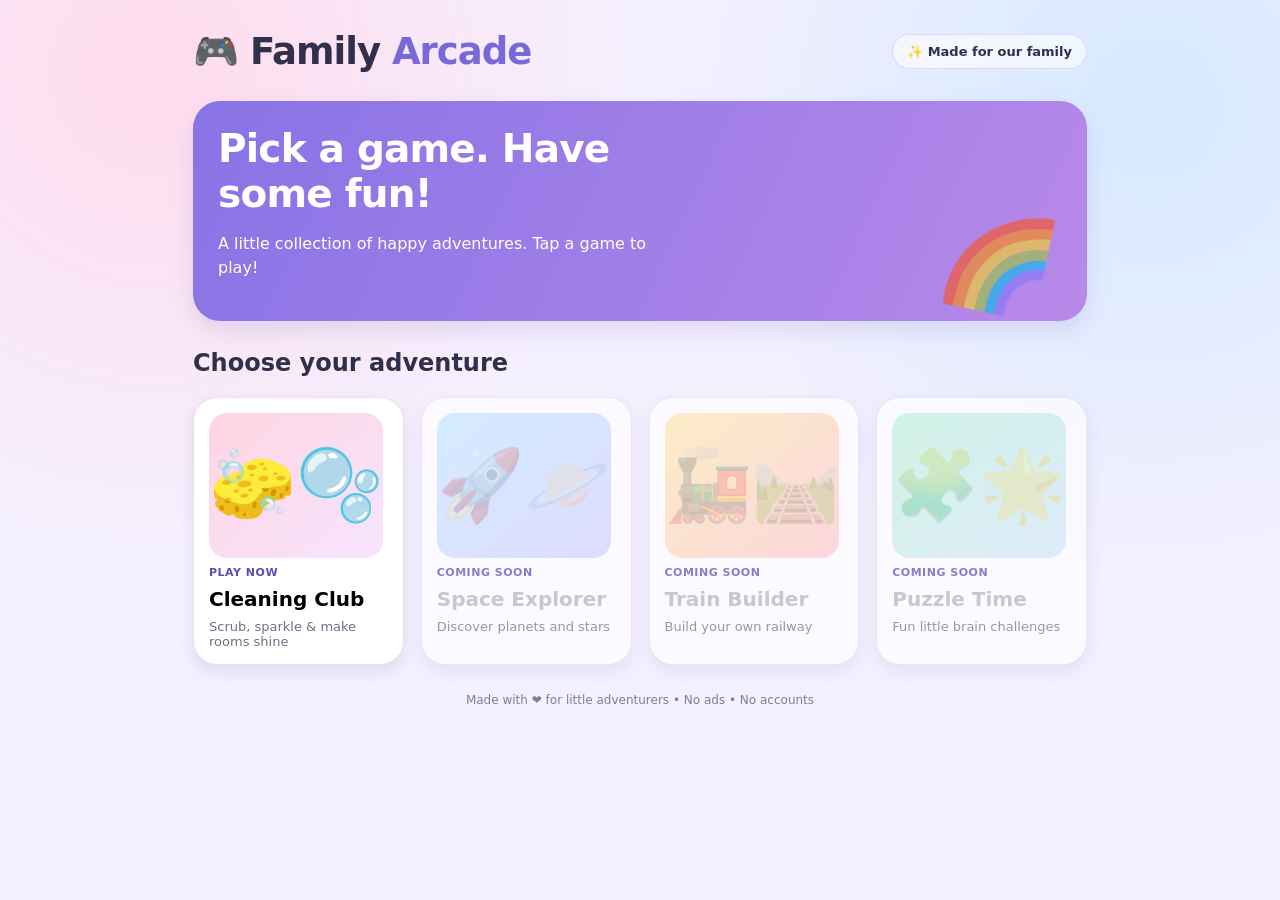
==== index.html @ 681af96b "Add files via upload" ====
<!doctype html>
<html lang="en"><head><meta charset="utf-8"><meta name="viewport" content="width=device-width, initial-scale=1, viewport-fit=cover"><meta name="theme-color" content="#7869d8"><meta name="apple-mobile-web-app-capable" content="yes"><meta name="apple-mobile-web-app-status-bar-style" content="default"><title>Family Game Arcade</title><style>
:root{font-family:ui-rounded,system-ui,-apple-system,BlinkMacSystemFont,"Segoe UI",sans-serif;color:#30304d;background:#f5f0ff}*{box-sizing:border-box}body{margin:0;min-height:100svh;background:radial-gradient(circle at 12% 8%,#ffdbec 0,transparent 34%),radial-gradient(circle at 90% 12%,#d5e9ff 0,transparent 35%),#f5f0ff}button{font:inherit;cursor:pointer;touch-action:manipulation}button:focus-visible{outline:3px solid #4835b5;outline-offset:3px}.wrap{max-width:930px;margin:auto;padding:22px 18px 60px}header{display:flex;justify-content:space-between;align-items:center;gap:12px}.logo{font-size:clamp(25px,6vw,37px);font-weight:900;letter-spacing:-1px}.logo span{color:#7869d8}.pill{border:1px solid #dfd5f7;border-radius:100px;padding:9px 14px;background:#fff9;font-weight:700;font-size:13px}h1{font-size:clamp(25px,5vw,39px);margin:27px 0 8px;letter-spacing:-.8px}p{line-height:1.5;color:#6c6683}.hero{background:linear-gradient(115deg,#8873e6,#b889e9);border-radius:27px;padding:25px;color:white;margin:28px 0;position:relative;overflow:hidden;box-shadow:0 10px 22px #746ac02b}.hero h1{margin:0;color:white;max-width:500px}.hero p{color:#fffefb;max-width:470px}.hero .symbol{position:absolute;right:30px;bottom:4px;font-size:94px;opacity:.6;transform:rotate(12deg)}.grid{display:grid;grid-template-columns:repeat(2,minmax(0,1fr));gap:17px}.tile{background:white;border:1px solid #e8e1f1;border-radius:24px;text-align:left;padding:15px;box-shadow:0 7px 15px #514a8820;display:flex;flex-direction:column;gap:8px;min-height:230px;transition:transform .12s}.tile:not(:disabled):active{transform:scale(.98)}.tile:disabled{cursor:default;opacity:.7}.art{height:125px;border-radius:18px;display:grid;place-items:center;font-size:70px;position:relative;overflow:hidden}.pink{background:linear-gradient(140deg,#ffd5e1,#f6e4ff)}.blue{background:linear-gradient(140deg,#c6eaff,#d5d4ff)}.yellow{background:linear-gradient(140deg,#ffebaf,#ffcdcd)}.mint{background:linear-gradient(140deg,#c4f4db,#d6eafa)}.tile strong{font-size:20px}.tile small{color:#746e85;font-size:13px}.tag{font-size:11px;font-weight:900;letter-spacing:.5px;color:#5e4cae;text-transform:uppercase}.footer{margin-top:28px;text-align:center;font-size:12px;color:#837a9b}.hidden{display:none!important}.topbar{display:flex;justify-content:space-between;align-items:center;gap:10px;margin:17px 0 15px}.back,.sound{background:#fff;border:1px solid #e2d8f0;border-radius:14px;padding:11px 15px;color:#534494;font-weight:800}.level-heading{margin:12px 0 7px}.game-instructions{margin:0 0 15px}.panel{background:white;border:1px solid #eae0f2;border-radius:25px;padding:15px;box-shadow:0 8px 22px #55438c22}.stats{display:flex;justify-content:space-between;align-items:center;gap:10px;margin-bottom:12px;font-weight:800;font-size:14px}.meter{height:13px;border-radius:100px;background:#efeafb;overflow:hidden;flex:1;max-width:240px}.fill{width:0%;height:100%;background:linear-gradient(90deg,#8bdac2,#7b79e4);border-radius:100px;transition:width .2s}.scene{position:relative;width:100%;aspect-ratio:4/3;max-height:530px;border-radius:18px;overflow:hidden;touch-action:none;user-select:none;-webkit-user-select:none;border:3px solid #e1d9f0;isolation:isolate}.room-bath{background:linear-gradient(#dbf5fe 0 67%,#a9d5de 67%)}.room-bedroom{background:linear-gradient(#ffecdc 0 68%,#d6b6a8 68%)}.room-kitchen{background:linear-gradient(#e7f4e3 0 68%,#b6d2b7 68%)}.scene::before{content:"";position:absolute;inset:0;background:repeating-linear-gradient(90deg,transparent 0 23%,#ffffff4d 23.3% 23.7%,transparent 24% 25%);opacity:.55;pointer-events:none}.window{position:absolute;left:8%;top:10%;width:26%;height:32%;border:10px solid #fff;border-radius:14px;background:linear-gradient(145deg,#9bd7ff,#edfaff);box-shadow:0 5px 0 #a2bbce}.window::before{content:"";position:absolute;inset:42% 0 auto;border-top:7px solid white}.window::after{content:"";position:absolute;left:45%;top:0;bottom:0;border-left:7px solid white}.fixture{position:absolute;left:18%;bottom:10%;width:65%;height:42%;background:linear-gradient(#fff,#e4ddec);border:8px solid #fff;border-radius:28px 28px 52px 52px;box-shadow:0 16px 0 #8da9ba;display:grid;place-items:center;font-size:clamp(54px,13vw,105px)}.fixture::before{content:"";position:absolute;top:-32px;left:42%;border:10px solid #aeb9d0;border-bottom:0;border-radius:20px 20px 0 0;width:20px;height:25px}.room-bedroom .fixture{background:linear-gradient(#fff2fe,#c8b6f5);border-color:#f9f6ff;box-shadow:0 16px 0 #a594bc}.room-kitchen .fixture{background:linear-gradient(#fdfdfd,#dee6e4);border-color:#fff;box-shadow:0 16px 0 #8bb49d}.dirt{position:absolute;display:grid;place-items:center;border:0;background:#9d777b88;color:#6a4c51;border-radius:50% 40% 57% 38%;font-size:clamp(19px,5vw,37px);transform:translate(-50%,-50%) rotate(var(--rot));width:var(--size);height:var(--size);opacity:var(--opacity,1);filter:drop-shadow(1px 3px 2px #553d4430);touch-action:none;user-select:none;pointer-events:auto}.dirt:nth-of-type(2n){background:#9a936c9c}.dirt:nth-of-type(3n){background:#7b91ad9e}.spark{position:absolute;font-size:27px;pointer-events:none;animation:float .7s ease-out forwards;z-index:10}@keyframes float{to{transform:translateY(-48px) scale(1.45);opacity:0}}.tools{display:flex;justify-content:center;gap:12px;align-items:center;margin-top:15px;flex-wrap:wrap}.tool{border:2px solid #e4d8fb;border-radius:18px;background:#faf7ff;padding:11px 18px;font-weight:800;color:#493b7c}.tool.active{background:#e6dcff;border-color:#8970e4}.tip{font-size:13px;color:#7a718a;text-align:center;margin-top:10px}.finish{position:absolute;inset:0;background:#ffffffeb;z-index:20;display:flex;align-items:center;justify-content:center;flex-direction:column;text-align:center;padding:20px}.finish h2{font-size:clamp(25px,5vw,40px);margin:5px}.finish p{margin:5px 0 20px}.primary{background:#7a68dd;border:0;border-radius:16px;color:white;font-weight:900;font-size:16px;padding:15px 25px;box-shadow:0 6px 0 #5b4baf}.primary:active{transform:translateY(3px);box-shadow:0 3px 0 #5b4baf}.confetti{font-size:58px}.reset{border:0;background:transparent;color:#6b5cba;text-decoration:underline;padding:10px;font-weight:700;margin-top:10px}.help{max-width:700px;margin:25px auto 0;font-size:13px}.help summary{cursor:pointer;font-weight:800;color:#54459d}@media(min-width:730px){.grid{grid-template-columns:repeat(4,1fr)}.art{height:145px}.tile{min-height:245px}.wrap{padding-top:30px}}@media(max-width:390px){.pill{display:none}.scene{aspect-ratio:3/4}.fixture{bottom:16%;height:37%}}
</style></head><body><main class="wrap">
<section id="home"><header><div class="logo">🎮 Family <span>Arcade</span></div><div class="pill">✨ Made for our family</div></header><div class="hero"><h1>Pick a game. Have some fun!</h1><p>A little collection of happy adventures. Tap a game to play!</p><div class="symbol">🌈</div></div><h2>Choose your adventure</h2><div class="grid"><button class="tile" id="launchCleaning"><div class="art pink">🧽🫧</div><span class="tag">Play now</span><strong>Cleaning Club</strong><small>Scrub, sparkle & make rooms shine</small></button><button class="tile" disabled><div class="art blue">🚀🪐</div><span class="tag">Coming soon</span><strong>Space Explorer</strong><small>Discover planets and stars</small></button><button class="tile" disabled><div class="art yellow">🚂🛤️</div><span class="tag">Coming soon</span><strong>Train Builder</strong><small>Build your own railway</small></button><button class="tile" disabled><div class="art mint">🧩🌟</div><span class="tag">Coming soon</span><strong>Puzzle Time</strong><small>Fun little brain challenges</small></button></div><div class="footer">Made with ❤️ for little adventurers • No ads • No accounts</div></section>
<section id="game" class="hidden"><div class="topbar"><button class="back" id="back">← Arcade</button><div class="pill">🧽 Cleaning Club</div><button class="sound" id="sound" aria-label="Toggle sounds">🔊 On</button></div><h1 class="level-heading" id="levelTitle">Bubble Bath Rescue</h1><p class="game-instructions">Rub your finger over the messy spots until everything sparkles!</p><div class="panel"><div class="stats"><span id="progressLabel">✨ 0% clean</span><div class="meter" role="progressbar" aria-valuemin="0" aria-valuemax="100" aria-valuenow="0" id="meter"><div class="fill" id="fill"></div></div><span id="roomLabel">Room 1 of 3</span></div><div class="scene room-bath" id="scene" aria-label="Interactive cleaning room"><div class="window"></div><div class="fixture" id="fixture">🛁</div><div class="finish hidden" id="finish"><div class="confetti">🎉🫧✨</div><h2 id="finishTitle">Sparkling clean!</h2><p id="finishMessage">Amazing scrubbing!</p><button class="primary" id="next">Next room →</button><button class="reset" id="again">Clean this room again</button></div></div><div class="tools"><button class="tool active" id="sponge">🧽 Sponge</button><button class="tool" id="bubbles">🫧 Bubble brush</button></div><div class="tip" id="tip">Tip: Drag your finger across the dirt, or tap it several times.</div></div><details class="help"><summary>Parent info & privacy</summary><p>Everything runs in your browser. This starter game uses no analytics, ads, accounts, or external assets. Your unlocked room progress is stored only on this device. Audio starts only after interaction and can be turned off. For a public GitHub Pages deployment, do not add children's names or private photos to the source code.</p></details></section>
</main><script>
(()=>{'use strict';const $=id=>document.getElementById(id);const rooms=[{title:'Bubble Bath Rescue',className:'room-bath',emoji:'🛁',message:'The bathroom looks amazing!'},{title:'Cosy Bedroom Makeover',className:'room-bedroom',emoji:'🛏️',message:'What a cosy, spotless bedroom!'},{title:'Kitchen Sparkle Party',className:'room-kitchen',emoji:'🍽️',message:'You made the kitchen shine!'}];const state={room:0,tool:'sponge',sound:true,spots:[],drawing:false,playing:false};const scene=$('scene');let audio;function beep(freq=650){if(!state.sound)return;try{audio=audio||new (window.AudioContext||window.webkitAudioContext)();const o=audio.createOscillator(),g=audio.createGain();o.type='sine';o.frequency.setValueAtTime(freq,audio.currentTime);o.frequency.exponentialRampToValueAtTime(freq*1.2,audio.currentTime+.08);g.gain.setValueAtTime(.035,audio.currentTime);g.gain.exponentialRampToValueAtTime(.001,audio.currentTime+.12);o.connect(g);g.connect(audio.destination);o.start();o.stop(audio.currentTime+.13)}catch(e){}}function showGame(){state.playing=true;$('home').classList.add('hidden');$('game').classList.remove('hidden');loadRoom();window.scrollTo(0,0)}function back(){state.playing=false;$('game').classList.add('hidden');$('home').classList.remove('hidden');window.scrollTo(0,0)}function loadRoom(){const r=rooms[state.room];$('levelTitle').textContent=r.title;$('roomLabel').textContent=`Room ${state.room+1} of ${rooms.length}`;scene.className='scene '+r.className;$('fixture').textContent=r.emoji;$('finish').classList.add('hidden');scene.querySelectorAll('.dirt,.spark').forEach(n=>n.remove());state.spots=[];const coords=[[44,33],[64,23],[77,43],[24,51],[49,56],[68,70],[31,75],[85,81],[52,88],[17,25],[88,18],[13,85]];const symbols=['✦','●','✳','•'];coords.forEach(([x,y],i)=>{const el=document.createElement('div');el.className='dirt';el.style.left=x+'%';el.style.top=y+'%';el.style.setProperty('--rot',((i*37)%90-45)+'deg');el.style.setProperty('--size',`${35+(i*17)%30}px`);el.textContent=symbols[i%4];el.dataset.index=i;scene.appendChild(el);state.spots.push({element:el,health:3})});update()}
function update(){const total=state.spots.length*3;const left=state.spots.reduce((sum,s)=>sum+s.health,0);const pct=Math.round(100*(total-left)/total);$('fill').style.width=pct+'%';$('progressLabel').textContent=`✨ ${pct}% clean`;$('meter').setAttribute('aria-valuenow',pct);if(pct===100){$('finish').classList.remove('hidden');$('finishTitle').textContent=state.room===rooms.length-1?'Super cleaning champion!':'Sparkling clean!';$('finishMessage').textContent=rooms[state.room].message;$('next').textContent=state.room===rooms.length-1?'Play all rooms again ↻':'Next room →';try{localStorage.setItem('familyArcadeCleaningCompleted','true')}catch(e){}beep(880)}}function sparkle(x,y){const el=document.createElement('div');el.className='spark';el.textContent=state.tool==='bubbles'?'🫧':'✨';el.style.left=x+'px';el.style.top=y+'px';scene.appendChild(el);setTimeout(()=>el.remove(),700)}function scrub(clientX,clientY){if($('finish').classList.contains('hidden')===false)return;const rect=scene.getBoundingClientRect();const x=clientX-rect.left,y=clientY-rect.top;let changed=false;for(const spot of state.spots){if(spot.health<=0)continue;const b=spot.element.getBoundingClientRect();const cx=b.left+b.width/2-rect.left,cy=b.top+b.height/2-rect.top;if(Math.hypot(x-cx,y-cy)<Math.max(b.width,b.height)*.8){spot.health--;spot.element.style.setProperty('--opacity',Math.max(0,spot.health/3));if(spot.health===0){spot.element.style.pointerEvents='none';spot.element.style.display='none';sparkle(cx,cy);beep(450+Math.random()*350)}changed=true}}if(changed)update()}
let last=0;scene.addEventListener('pointerdown',e=>{if(e.target.closest('button'))return;state.drawing=true;try{scene.setPointerCapture(e.pointerId)}catch(_){}scrub(e.clientX,e.clientY)});scene.addEventListener('pointermove',e=>{if(!state.drawing)return;const now=performance.now();if(now-last>35){scrub(e.clientX,e.clientY);last=now}});for(const evt of ['pointerup','pointercancel','lostpointercapture'])scene.addEventListener(evt,()=>state.drawing=false);$('launchCleaning').addEventListener('click',showGame);$('back').addEventListener('click',back);$('next').addEventListener('click',()=>{state.room=(state.room+1)%rooms.length;loadRoom()});$('again').addEventListener('click',loadRoom);for(const t of ['sponge','bubbles'])$(t).addEventListener('click',()=>{state.tool=t;for(const v of ['sponge','bubbles'])$(v).classList.toggle('active',v===t);$('tip').textContent=t==='sponge'?'Tip: Drag your finger across the dirt, or tap it several times.':'Bubble brush selected! Swipe the messy spots to clean.'});$('sound').addEventListener('click',()=>{state.sound=!state.sound;$('sound').textContent=state.sound?'🔊 On':'🔇 Off'});})();
</script></body></html>
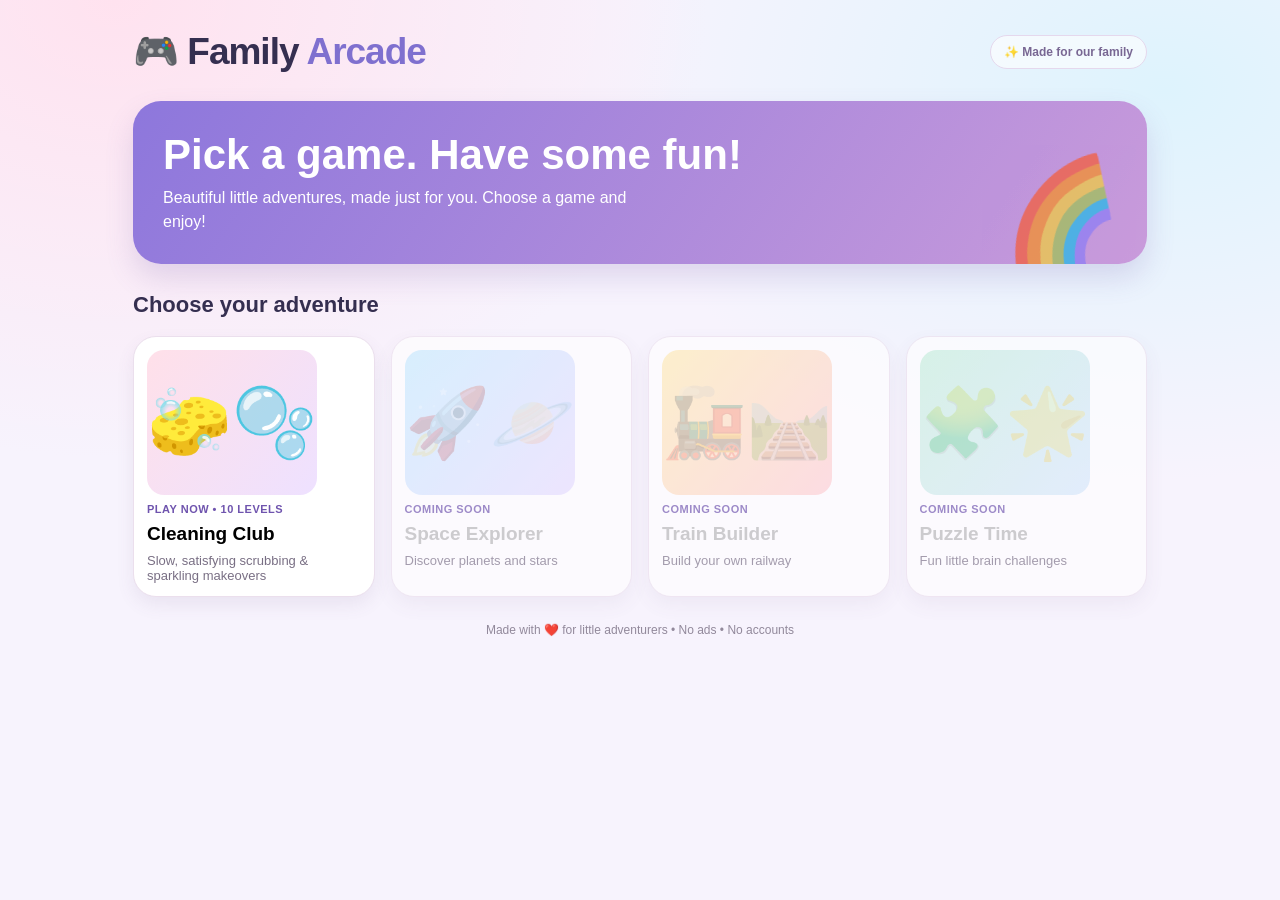
==== commit 76a59d87: "Add files via upload" ====
--- a/index.html
+++ b/index.html
@@ -1,11 +1,143 @@
 <!doctype html>
-<html lang="en"><head><meta charset="utf-8"><meta name="viewport" content="width=device-width, initial-scale=1, viewport-fit=cover"><meta name="theme-color" content="#7869d8"><meta name="apple-mobile-web-app-capable" content="yes"><meta name="apple-mobile-web-app-status-bar-style" content="default"><title>Family Game Arcade</title><style>
-:root{font-family:ui-rounded,system-ui,-apple-system,BlinkMacSystemFont,"Segoe UI",sans-serif;color:#30304d;background:#f5f0ff}*{box-sizing:border-box}body{margin:0;min-height:100svh;background:radial-gradient(circle at 12% 8%,#ffdbec 0,transparent 34%),radial-gradient(circle at 90% 12%,#d5e9ff 0,transparent 35%),#f5f0ff}button{font:inherit;cursor:pointer;touch-action:manipulation}button:focus-visible{outline:3px solid #4835b5;outline-offset:3px}.wrap{max-width:930px;margin:auto;padding:22px 18px 60px}header{display:flex;justify-content:space-between;align-items:center;gap:12px}.logo{font-size:clamp(25px,6vw,37px);font-weight:900;letter-spacing:-1px}.logo span{color:#7869d8}.pill{border:1px solid #dfd5f7;border-radius:100px;padding:9px 14px;background:#fff9;font-weight:700;font-size:13px}h1{font-size:clamp(25px,5vw,39px);margin:27px 0 8px;letter-spacing:-.8px}p{line-height:1.5;color:#6c6683}.hero{background:linear-gradient(115deg,#8873e6,#b889e9);border-radius:27px;padding:25px;color:white;margin:28px 0;position:relative;overflow:hidden;box-shadow:0 10px 22px #746ac02b}.hero h1{margin:0;color:white;max-width:500px}.hero p{color:#fffefb;max-width:470px}.hero .symbol{position:absolute;right:30px;bottom:4px;font-size:94px;opacity:.6;transform:rotate(12deg)}.grid{display:grid;grid-template-columns:repeat(2,minmax(0,1fr));gap:17px}.tile{background:white;border:1px solid #e8e1f1;border-radius:24px;text-align:left;padding:15px;box-shadow:0 7px 15px #514a8820;display:flex;flex-direction:column;gap:8px;min-height:230px;transition:transform .12s}.tile:not(:disabled):active{transform:scale(.98)}.tile:disabled{cursor:default;opacity:.7}.art{height:125px;border-radius:18px;display:grid;place-items:center;font-size:70px;position:relative;overflow:hidden}.pink{background:linear-gradient(140deg,#ffd5e1,#f6e4ff)}.blue{background:linear-gradient(140deg,#c6eaff,#d5d4ff)}.yellow{background:linear-gradient(140deg,#ffebaf,#ffcdcd)}.mint{background:linear-gradient(140deg,#c4f4db,#d6eafa)}.tile strong{font-size:20px}.tile small{color:#746e85;font-size:13px}.tag{font-size:11px;font-weight:900;letter-spacing:.5px;color:#5e4cae;text-transform:uppercase}.footer{margin-top:28px;text-align:center;font-size:12px;color:#837a9b}.hidden{display:none!important}.topbar{display:flex;justify-content:space-between;align-items:center;gap:10px;margin:17px 0 15px}.back,.sound{background:#fff;border:1px solid #e2d8f0;border-radius:14px;padding:11px 15px;color:#534494;font-weight:800}.level-heading{margin:12px 0 7px}.game-instructions{margin:0 0 15px}.panel{background:white;border:1px solid #eae0f2;border-radius:25px;padding:15px;box-shadow:0 8px 22px #55438c22}.stats{display:flex;justify-content:space-between;align-items:center;gap:10px;margin-bottom:12px;font-weight:800;font-size:14px}.meter{height:13px;border-radius:100px;background:#efeafb;overflow:hidden;flex:1;max-width:240px}.fill{width:0%;height:100%;background:linear-gradient(90deg,#8bdac2,#7b79e4);border-radius:100px;transition:width .2s}.scene{position:relative;width:100%;aspect-ratio:4/3;max-height:530px;border-radius:18px;overflow:hidden;touch-action:none;user-select:none;-webkit-user-select:none;border:3px solid #e1d9f0;isolation:isolate}.room-bath{background:linear-gradient(#dbf5fe 0 67%,#a9d5de 67%)}.room-bedroom{background:linear-gradient(#ffecdc 0 68%,#d6b6a8 68%)}.room-kitchen{background:linear-gradient(#e7f4e3 0 68%,#b6d2b7 68%)}.scene::before{content:"";position:absolute;inset:0;background:repeating-linear-gradient(90deg,transparent 0 23%,#ffffff4d 23.3% 23.7%,transparent 24% 25%);opacity:.55;pointer-events:none}.window{position:absolute;left:8%;top:10%;width:26%;height:32%;border:10px solid #fff;border-radius:14px;background:linear-gradient(145deg,#9bd7ff,#edfaff);box-shadow:0 5px 0 #a2bbce}.window::before{content:"";position:absolute;inset:42% 0 auto;border-top:7px solid white}.window::after{content:"";position:absolute;left:45%;top:0;bottom:0;border-left:7px solid white}.fixture{position:absolute;left:18%;bottom:10%;width:65%;height:42%;background:linear-gradient(#fff,#e4ddec);border:8px solid #fff;border-radius:28px 28px 52px 52px;box-shadow:0 16px 0 #8da9ba;display:grid;place-items:center;font-size:clamp(54px,13vw,105px)}.fixture::before{content:"";position:absolute;top:-32px;left:42%;border:10px solid #aeb9d0;border-bottom:0;border-radius:20px 20px 0 0;width:20px;height:25px}.room-bedroom .fixture{background:linear-gradient(#fff2fe,#c8b6f5);border-color:#f9f6ff;box-shadow:0 16px 0 #a594bc}.room-kitchen .fixture{background:linear-gradient(#fdfdfd,#dee6e4);border-color:#fff;box-shadow:0 16px 0 #8bb49d}.dirt{position:absolute;display:grid;place-items:center;border:0;background:#9d777b88;color:#6a4c51;border-radius:50% 40% 57% 38%;font-size:clamp(19px,5vw,37px);transform:translate(-50%,-50%) rotate(var(--rot));width:var(--size);height:var(--size);opacity:var(--opacity,1);filter:drop-shadow(1px 3px 2px #553d4430);touch-action:none;user-select:none;pointer-events:auto}.dirt:nth-of-type(2n){background:#9a936c9c}.dirt:nth-of-type(3n){background:#7b91ad9e}.spark{position:absolute;font-size:27px;pointer-events:none;animation:float .7s ease-out forwards;z-index:10}@keyframes float{to{transform:translateY(-48px) scale(1.45);opacity:0}}.tools{display:flex;justify-content:center;gap:12px;align-items:center;margin-top:15px;flex-wrap:wrap}.tool{border:2px solid #e4d8fb;border-radius:18px;background:#faf7ff;padding:11px 18px;font-weight:800;color:#493b7c}.tool.active{background:#e6dcff;border-color:#8970e4}.tip{font-size:13px;color:#7a718a;text-align:center;margin-top:10px}.finish{position:absolute;inset:0;background:#ffffffeb;z-index:20;display:flex;align-items:center;justify-content:center;flex-direction:column;text-align:center;padding:20px}.finish h2{font-size:clamp(25px,5vw,40px);margin:5px}.finish p{margin:5px 0 20px}.primary{background:#7a68dd;border:0;border-radius:16px;color:white;font-weight:900;font-size:16px;padding:15px 25px;box-shadow:0 6px 0 #5b4baf}.primary:active{transform:translateY(3px);box-shadow:0 3px 0 #5b4baf}.confetti{font-size:58px}.reset{border:0;background:transparent;color:#6b5cba;text-decoration:underline;padding:10px;font-weight:700;margin-top:10px}.help{max-width:700px;margin:25px auto 0;font-size:13px}.help summary{cursor:pointer;font-weight:800;color:#54459d}@media(min-width:730px){.grid{grid-template-columns:repeat(4,1fr)}.art{height:145px}.tile{min-height:245px}.wrap{padding-top:30px}}@media(max-width:390px){.pill{display:none}.scene{aspect-ratio:3/4}.fixture{bottom:16%;height:37%}}
+<html lang="en"><head><meta charset="utf-8"><meta name="viewport" content="width=device-width,initial-scale=1,viewport-fit=cover"><meta name="theme-color" content="#8272ce"><meta name="apple-mobile-web-app-capable" content="yes"><meta name="apple-mobile-web-app-status-bar-style" content="default"><title>Family Game Arcade — Cleaning Club</title>
+<style>
+:root{font-family:ui-rounded,-apple-system,BlinkMacSystemFont,"Segoe UI",sans-serif;color:#352f50;background:#f8f4fc;-webkit-tap-highlight-color:transparent}*{box-sizing:border-box}body{margin:0;min-height:100vh;background:radial-gradient(ellipse at 9% 0%,#ffe2ef 0,transparent 36%),radial-gradient(ellipse at 91% 10%,#def3fd 0,transparent 34%),#f7f3fd}button{font:inherit;cursor:pointer;touch-action:manipulation}button:focus-visible{outline:3px solid #6b60cb;outline-offset:3px}.wrap{max-width:1050px;margin:0 auto;padding:23px 18px 60px}.hidden{display:none!important}header,.topbar,.statusline,.stats{display:flex;justify-content:space-between;align-items:center;gap:12px}.logo{font-size:clamp(24px,5vw,37px);font-weight:900;letter-spacing:-1px}.logo span{color:#7f70cf}.pill{border:1px solid #e5d8ed;border-radius:99px;padding:9px 13px;background:#fff9;color:#786793;font-size:12px;font-weight:800}.hero{margin:28px 0;padding:30px;border-radius:28px;background:linear-gradient(125deg,#8d77dc,#c99bdb);color:#fff;position:relative;overflow:hidden;box-shadow:0 14px 28px #7660ae31}.hero h1{font-size:clamp(28px,6vw,42px);margin:0 0 7px;max-width:600px}.hero p{color:#fff;margin:0;max-width:500px;line-height:1.5}.hero .symbol{font-size:104px;position:absolute;right:23px;bottom:-17px;transform:rotate(-12deg);opacity:.6}h2{font-size:22px}.grid{display:grid;grid-template-columns:repeat(2,minmax(0,1fr));gap:16px}.tile{border:1px solid #ebdfed;border-radius:23px;background:#fff;text-align:left;padding:13px;display:flex;flex-direction:column;gap:8px;box-shadow:0 8px 18px #5f537a17}.tile:active:not(:disabled){transform:scale(.985)}.tile:disabled{opacity:.66}.art{height:135px;border-radius:17px;display:grid;place-items:center;font-size:68px}.pink{background:linear-gradient(130deg,#ffe0e9,#eee1ff)}.blue{background:linear-gradient(130deg,#c8edff,#e8deff)}.yellow{background:linear-gradient(130deg,#ffedb4,#ffd0d5)}.mint{background:linear-gradient(130deg,#c9f0dc,#d8e9fc)}.tag{font-weight:900;font-size:11px;color:#6f54ae;text-transform:uppercase;letter-spacing:.5px}.tile strong{font-size:19px}.tile small{font-size:13px;color:#796f84}.footer{margin:26px 0;font-size:12px;text-align:center;color:#92899b}
+.topbar{margin:2px 0 17px}.back,.sound{border:1px solid #e3d9ef;background:#fff;padding:10px 14px;color:#65559b;font-size:13px;font-weight:800;border-radius:14px}.back:hover,.sound:hover{background:#f5ecff}.game-heading{display:flex;justify-content:space-between;align-items:flex-end;gap:12px;flex-wrap:wrap}.eyebrow{text-transform:uppercase;font-size:11px;letter-spacing:1.6px;font-weight:900;color:#9070bd}.game-heading h1{font-size:clamp(25px,4.5vw,34px);margin:5px 0;letter-spacing:-.5px}.game-heading p{font-size:13px;color:#736a85;margin:0 0 12px;line-height:1.4}.leveltag{background:#eae4fc;border-radius:999px;color:#634ba0;font-weight:850;font-size:12px;padding:8px 12px;margin-bottom:12px}.level-list{display:flex;gap:7px;overflow-x:auto;scrollbar-width:thin;padding:4px 2px 13px}.level-list button{flex:0 0 38px;height:35px;border:1px solid #ded5ed;background:#fff;color:#756793;border-radius:10px;font-size:13px;font-weight:900}.level-list button.current{background:#8a77d6;color:white;border-color:#8a77d6;box-shadow:0 3px 9px #9077d54b}.level-list button:disabled{opacity:.37}.panel{background:#fff;border:1px solid #e9dfed;border-radius:24px;box-shadow:0 12px 28px #61517c1a;padding:12px}.stats{padding:3px 5px 12px;font-size:13px;font-weight:800}.meter{height:12px;flex:1;max-width:470px;border-radius:30px;background:#f0eaf7;overflow:hidden}.fill{height:100%;width:0;background:linear-gradient(90deg,#89d7bd,#aa96e5);border-radius:inherit;transition:width .22s}.time{font-variant-numeric:tabular-nums;color:#857a95}.scene{position:relative;aspect-ratio:960/620;border-radius:17px;overflow:hidden;border:3px solid #ece1f0;background:#e6e2f7;user-select:none;-webkit-user-select:none;touch-action:none;isolation:isolate}.scene svg,.scene canvas{position:absolute;width:100%;height:100%;inset:0;display:block}.scene svg{z-index:1}.scene #dirtCanvas{z-index:2;touch-action:none}.scene #fxCanvas{z-index:3;pointer-events:none}.scene .cursor{position:absolute;z-index:5;pointer-events:none;transform:translate(-50%,-50%);filter:drop-shadow(1px 4px 3px #4444);font-size:40px}.scene .cursor::after{content:"";position:absolute;width:18px;height:18px;border:2px solid #fff8;border-radius:50%;top:40%;left:45%;pointer-events:none}.finish{position:absolute;inset:0;background:#fffdf3ed;backdrop-filter:blur(6px);z-index:8;display:flex;align-items:center;justify-content:center;flex-direction:column;text-align:center;padding:24px}.finish .winner{font-size:57px;line-height:1.2}.finish .stars{color:#e7a936;font-size:39px;letter-spacing:5px}.finish h2{font-size:clamp(23px,5vw,35px);margin:9px 0 5px}.finish p{font-size:14px;color:#797087;max-width:420px}.primary{border:0;background:#8171d6;color:white;font-size:15px;font-weight:900;border-radius:14px;padding:14px 22px;box-shadow:0 5px 0 #6855ac;margin:11px 0 0}.primary:active{transform:translateY(3px);box-shadow:0 2px 0 #6855ac}.secondary{border:0;background:transparent;color:#705ba0;text-decoration:underline;margin-top:12px;font-weight:800;padding:8px}.tools{display:grid;grid-template-columns:repeat(3,minmax(0,1fr));gap:9px;margin:12px 0 6px}.tool{min-width:0;border:2px solid #e7deee;background:#fcfaff;border-radius:18px;padding:12px 8px;display:flex;flex-direction:column;align-items:center;gap:3px;color:#53456a;font-size:14px;font-weight:850}.tool .emoji{font-size:29px}.tool small{font-weight:500;font-size:11px;color:#897f99}.tool.active{background:#f0eaff;border-color:#927de1;box-shadow:0 0 0 2px #927de11c}.tool:active{transform:scale(.97)}.tip{text-align:center;color:#7c718c;font-size:13px;line-height:1.5;margin:11px 0 4px;min-height:20px}.legend{display:flex;justify-content:center;gap:12px;flex-wrap:wrap;color:#8f849b;font-size:11px;padding:8px 0 2px}.legend span{display:inline-flex;align-items:center;gap:4px}.dot{display:inline-block;width:10px;height:10px;border-radius:50%}.dots{background:#af97b7}.stains{background:#b27d58}.grime{background:#748b86}.help{max-width:820px;margin:19px auto 0;font-size:12px;color:#81768e;line-height:1.6}.help summary{font-weight:850;color:#65569d;cursor:pointer}
+@media(min-width:760px){.grid{grid-template-columns:repeat(4,1fr)}.art{height:145px}.tile{min-height:245px}.wrap{padding-top:30px}.scene{max-height:650px}}@media(max-width:510px){.wrap{padding:14px 9px 42px}.hero{padding:24px 18px}.hero .symbol{font-size:70px;opacity:.35}.panel{padding:7px}.scene{aspect-ratio:4/3}.stats{font-size:11px;gap:7px}.tool{padding:10px 3px;font-size:12px}.tool small{font-size:10px}.tool .emoji{font-size:25px}.game-heading h1{font-size:25px}.cursor{font-size:29px!important}.pill.mobile-hide{display:none}}
+@media(prefers-reduced-motion:reduce){.fill{transition:none}}
 </style></head><body><main class="wrap">
-<section id="home"><header><div class="logo">🎮 Family <span>Arcade</span></div><div class="pill">✨ Made for our family</div></header><div class="hero"><h1>Pick a game. Have some fun!</h1><p>A little collection of happy adventures. Tap a game to play!</p><div class="symbol">🌈</div></div><h2>Choose your adventure</h2><div class="grid"><button class="tile" id="launchCleaning"><div class="art pink">🧽🫧</div><span class="tag">Play now</span><strong>Cleaning Club</strong><small>Scrub, sparkle & make rooms shine</small></button><button class="tile" disabled><div class="art blue">🚀🪐</div><span class="tag">Coming soon</span><strong>Space Explorer</strong><small>Discover planets and stars</small></button><button class="tile" disabled><div class="art yellow">🚂🛤️</div><span class="tag">Coming soon</span><strong>Train Builder</strong><small>Build your own railway</small></button><button class="tile" disabled><div class="art mint">🧩🌟</div><span class="tag">Coming soon</span><strong>Puzzle Time</strong><small>Fun little brain challenges</small></button></div><div class="footer">Made with ❤️ for little adventurers • No ads • No accounts</div></section>
-<section id="game" class="hidden"><div class="topbar"><button class="back" id="back">← Arcade</button><div class="pill">🧽 Cleaning Club</div><button class="sound" id="sound" aria-label="Toggle sounds">🔊 On</button></div><h1 class="level-heading" id="levelTitle">Bubble Bath Rescue</h1><p class="game-instructions">Rub your finger over the messy spots until everything sparkles!</p><div class="panel"><div class="stats"><span id="progressLabel">✨ 0% clean</span><div class="meter" role="progressbar" aria-valuemin="0" aria-valuemax="100" aria-valuenow="0" id="meter"><div class="fill" id="fill"></div></div><span id="roomLabel">Room 1 of 3</span></div><div class="scene room-bath" id="scene" aria-label="Interactive cleaning room"><div class="window"></div><div class="fixture" id="fixture">🛁</div><div class="finish hidden" id="finish"><div class="confetti">🎉🫧✨</div><h2 id="finishTitle">Sparkling clean!</h2><p id="finishMessage">Amazing scrubbing!</p><button class="primary" id="next">Next room →</button><button class="reset" id="again">Clean this room again</button></div></div><div class="tools"><button class="tool active" id="sponge">🧽 Sponge</button><button class="tool" id="bubbles">🫧 Bubble brush</button></div><div class="tip" id="tip">Tip: Drag your finger across the dirt, or tap it several times.</div></div><details class="help"><summary>Parent info & privacy</summary><p>Everything runs in your browser. This starter game uses no analytics, ads, accounts, or external assets. Your unlocked room progress is stored only on this device. Audio starts only after interaction and can be turned off. For a public GitHub Pages deployment, do not add children's names or private photos to the source code.</p></details></section>
-</main><script>
-(()=>{'use strict';const $=id=>document.getElementById(id);const rooms=[{title:'Bubble Bath Rescue',className:'room-bath',emoji:'🛁',message:'The bathroom looks amazing!'},{title:'Cosy Bedroom Makeover',className:'room-bedroom',emoji:'🛏️',message:'What a cosy, spotless bedroom!'},{title:'Kitchen Sparkle Party',className:'room-kitchen',emoji:'🍽️',message:'You made the kitchen shine!'}];const state={room:0,tool:'sponge',sound:true,spots:[],drawing:false,playing:false};const scene=$('scene');let audio;function beep(freq=650){if(!state.sound)return;try{audio=audio||new (window.AudioContext||window.webkitAudioContext)();const o=audio.createOscillator(),g=audio.createGain();o.type='sine';o.frequency.setValueAtTime(freq,audio.currentTime);o.frequency.exponentialRampToValueAtTime(freq*1.2,audio.currentTime+.08);g.gain.setValueAtTime(.035,audio.currentTime);g.gain.exponentialRampToValueAtTime(.001,audio.currentTime+.12);o.connect(g);g.connect(audio.destination);o.start();o.stop(audio.currentTime+.13)}catch(e){}}function showGame(){state.playing=true;$('home').classList.add('hidden');$('game').classList.remove('hidden');loadRoom();window.scrollTo(0,0)}function back(){state.playing=false;$('game').classList.add('hidden');$('home').classList.remove('hidden');window.scrollTo(0,0)}function loadRoom(){const r=rooms[state.room];$('levelTitle').textContent=r.title;$('roomLabel').textContent=`Room ${state.room+1} of ${rooms.length}`;scene.className='scene '+r.className;$('fixture').textContent=r.emoji;$('finish').classList.add('hidden');scene.querySelectorAll('.dirt,.spark').forEach(n=>n.remove());state.spots=[];const coords=[[44,33],[64,23],[77,43],[24,51],[49,56],[68,70],[31,75],[85,81],[52,88],[17,25],[88,18],[13,85]];const symbols=['✦','●','✳','•'];coords.forEach(([x,y],i)=>{const el=document.createElement('div');el.className='dirt';el.style.left=x+'%';el.style.top=y+'%';el.style.setProperty('--rot',((i*37)%90-45)+'deg');el.style.setProperty('--size',`${35+(i*17)%30}px`);el.textContent=symbols[i%4];el.dataset.index=i;scene.appendChild(el);state.spots.push({element:el,health:3})});update()}
-function update(){const total=state.spots.length*3;const left=state.spots.reduce((sum,s)=>sum+s.health,0);const pct=Math.round(100*(total-left)/total);$('fill').style.width=pct+'%';$('progressLabel').textContent=`✨ ${pct}% clean`;$('meter').setAttribute('aria-valuenow',pct);if(pct===100){$('finish').classList.remove('hidden');$('finishTitle').textContent=state.room===rooms.length-1?'Super cleaning champion!':'Sparkling clean!';$('finishMessage').textContent=rooms[state.room].message;$('next').textContent=state.room===rooms.length-1?'Play all rooms again ↻':'Next room →';try{localStorage.setItem('familyArcadeCleaningCompleted','true')}catch(e){}beep(880)}}function sparkle(x,y){const el=document.createElement('div');el.className='spark';el.textContent=state.tool==='bubbles'?'🫧':'✨';el.style.left=x+'px';el.style.top=y+'px';scene.appendChild(el);setTimeout(()=>el.remove(),700)}function scrub(clientX,clientY){if($('finish').classList.contains('hidden')===false)return;const rect=scene.getBoundingClientRect();const x=clientX-rect.left,y=clientY-rect.top;let changed=false;for(const spot of state.spots){if(spot.health<=0)continue;const b=spot.element.getBoundingClientRect();const cx=b.left+b.width/2-rect.left,cy=b.top+b.height/2-rect.top;if(Math.hypot(x-cx,y-cy)<Math.max(b.width,b.height)*.8){spot.health--;spot.element.style.setProperty('--opacity',Math.max(0,spot.health/3));if(spot.health===0){spot.element.style.pointerEvents='none';spot.element.style.display='none';sparkle(cx,cy);beep(450+Math.random()*350)}changed=true}}if(changed)update()}
-let last=0;scene.addEventListener('pointerdown',e=>{if(e.target.closest('button'))return;state.drawing=true;try{scene.setPointerCapture(e.pointerId)}catch(_){}scrub(e.clientX,e.clientY)});scene.addEventListener('pointermove',e=>{if(!state.drawing)return;const now=performance.now();if(now-last>35){scrub(e.clientX,e.clientY);last=now}});for(const evt of ['pointerup','pointercancel','lostpointercapture'])scene.addEventListener(evt,()=>state.drawing=false);$('launchCleaning').addEventListener('click',showGame);$('back').addEventListener('click',back);$('next').addEventListener('click',()=>{state.room=(state.room+1)%rooms.length;loadRoom()});$('again').addEventListener('click',loadRoom);for(const t of ['sponge','bubbles'])$(t).addEventListener('click',()=>{state.tool=t;for(const v of ['sponge','bubbles'])$(v).classList.toggle('active',v===t);$('tip').textContent=t==='sponge'?'Tip: Drag your finger across the dirt, or tap it several times.':'Bubble brush selected! Swipe the messy spots to clean.'});$('sound').addEventListener('click',()=>{state.sound=!state.sound;$('sound').textContent=state.sound?'🔊 On':'🔇 Off'});})();
+<section id="home"><header><div class="logo">🎮 Family <span>Arcade</span></div><div class="pill">✨ Made for our family</div></header><div class="hero"><h1>Pick a game. Have some fun!</h1><p>Beautiful little adventures, made just for you. Choose a game and enjoy!</p><div class="symbol">🌈</div></div><h2>Choose your adventure</h2><div class="grid">
+<button class="tile" id="launchCleaning"><div class="art pink">🧽🫧</div><span class="tag">Play now • 10 levels</span><strong>Cleaning Club</strong><small>Slow, satisfying scrubbing & sparkling makeovers</small></button>
+<button class="tile" disabled><div class="art blue">🚀🪐</div><span class="tag">Coming soon</span><strong>Space Explorer</strong><small>Discover planets and stars</small></button>
+<button class="tile" disabled><div class="art yellow">🚂🛤️</div><span class="tag">Coming soon</span><strong>Train Builder</strong><small>Build your own railway</small></button>
+<button class="tile" disabled><div class="art mint">🧩🌟</div><span class="tag">Coming soon</span><strong>Puzzle Time</strong><small>Fun little brain challenges</small></button>
+</div><p class="footer">Made with ❤️ for little adventurers • No ads • No accounts</p></section>
+<section id="game" class="hidden"><div class="topbar"><button class="back" id="back">← Arcade</button><span class="pill mobile-hide">🫧 Cleaning Club 3.0</span><button class="sound" id="sound" aria-label="Toggle game sound">🔊 Sound on</button></div><div class="game-heading"><div><div class="eyebrow">Relax • Scrub • Sparkle</div><h1 id="levelTitle">Bubble Bath Rescue</h1><p id="levelDescription">Slowly clean away every mark to reveal a beautiful room.</p></div><span class="leveltag" id="levelTag">Level 1 of 10</span></div>
+<div class="level-list" id="levelList" aria-label="Unlocked levels"></div><div class="panel"><div class="stats"><span id="progressLabel">✨ 0% clean</span><div class="meter" role="progressbar" aria-valuemin="0" aria-valuemax="100" aria-valuenow="0" id="meter"><div class="fill" id="fill"></div></div><span class="time" id="timeLabel">⏱ 0:00</span></div>
+<div class="scene" id="scene"><svg id="sceneArt" viewBox="0 0 960 620" preserveAspectRatio="none" role="img" aria-label="Illustrated cleaning scene"></svg><canvas id="dirtCanvas" width="960" height="620" aria-label="Drag a finger to clean the dirty areas"></canvas><canvas id="fxCanvas" width="960" height="620" aria-hidden="true"></canvas><span class="cursor hidden" id="cursor">🧽</span>
+<div class="finish hidden" id="finish"><div class="winner">🫧✨🎉</div><div class="stars" id="stars">★★★</div><h2 id="finishTitle">So satisfying!</h2><p id="finishMessage">Everything is sparkling clean.</p><button class="primary" id="next">Next makeover →</button><button class="secondary" id="again">Clean this scene again</button></div></div>
+<div class="tools" aria-label="Cleaning tools"><button class="tool active" data-tool="sponge"><span class="emoji">🧽</span>Sponge<small>Sticky stains</small></button><button class="tool" data-tool="brush"><span class="emoji">🪥</span>Detail brush<small>Stubborn grime</small></button><button class="tool" data-tool="spray"><span class="emoji">🫧</span>Foam spray<small>Dust & smudges</small></button></div><div class="tip" id="tip">🧽 Move the sponge slowly over the brown marks.</div><div class="legend"><span><i class="dot stains"></i>Stains</span><span><i class="dot grime"></i>Grime</span><span><i class="dot dots"></i>Dust</span></div></div>
+<details class="help"><summary>About this game, progress and privacy</summary><p>Ten hand-illustrated cleaning scenes with three touch-controlled tools and original synthetic ASMR sound effects. Times are relaxed targets, not strict limits. Unlocked levels are saved only in this browser. No advertisements, analytics, accounts, downloads or external assets. If you use public GitHub Pages, avoid putting private family information in the repository.</p></details>
+</section></main>
+<script>
+'use strict';
+const $=id=>document.getElementById(id);
+const W=960,H=620, scene=$('scene'), svg=$('sceneArt'), dirty=$('dirtCanvas'), ctx=dirty.getContext('2d',{willReadFrequently:true}), fx=$('fxCanvas'), fctx=fx.getContext('2d');
+const levels=[
+{title:'Bubble Bath Rescue',sub:'Make the porcelain tub and sparkling tiles shine.',palette:['#d9f5f7','#bcdfe3','#b7edf1'],zones:[[480,390,280,130],[720,235,140,145],[250,280,130,150],[390,505,180,55]],emoji:'🛁'},
+{title:'Vanity Mirror Magic',sub:'Wipe cloudy fingerprints from the beautiful vanity.',palette:['#f9e6ef','#e9cedd','#f4d9e9'],zones:[[475,220,170,180],[450,445,285,90],[245,305,130,90],[725,410,110,90]],emoji:'🪞'},
+{title:'Cosy Bedroom Reset',sub:'Fresh sheets, polished furniture and soft cushions.',palette:['#fcebdc','#dabdb8','#ffe5ed'],zones:[[475,430,300,110],[730,350,120,130],[240,410,135,105],[510,240,150,90]],emoji:'🛏️'},
+{title:'Rainbow Toy Room',sub:'Tidy the playroom and reveal its colourful treasures.',palette:['#e4edfc','#bcd7d3','#f7e6f0'],zones:[[470,410,300,110],[230,275,155,175],[735,310,165,165],[465,520,220,60]],emoji:'🧸'},
+{title:'Kitchen Sparkle Party',sub:'Clear the counters, cooktop and kitchen sink.',palette:['#e8f1df','#c7d7c5','#f2f6ec'],zones:[[470,370,295,125],[710,460,155,110],[255,420,140,100],[540,215,170,85]],emoji:'🍽️'},
+{title:'Puppy Spa Day',sub:'A warm bubble bath for a very happy pup.',palette:['#f2e8fb','#d6c6e0','#faf0ff'],zones:[[485,420,280,115],[690,345,135,115],[260,425,130,110],[470,245,150,90]],emoji:'🐶'},
+{title:'Colourful Art Studio',sub:'Clean up paint splashes around the creative studio.',palette:['#fff0dd','#dfc2b6','#fcefe6'],zones:[[480,280,220,200],[300,430,140,110],[680,415,170,130],[460,515,180,70]],emoji:'🎨'},
+{title:'Secret Garden Corner',sub:'Polish the shelves and bring the greenhouse to life.',palette:['#e2efdc','#c1d6ba','#f0f5e4'],zones:[[465,360,270,135],[700,265,145,145],[245,405,145,125],[530,525,175,65]],emoji:'🪴'},
+{title:'Sweet Treat Café',sub:'Make the bakery counter deliciously spotless.',palette:['#ffe5ea','#d5bcb3','#fff2e5'],zones:[[485,400,315,115],[265,280,140,140],[700,270,140,150],[490,520,175,60]],emoji:'🧁'},
+{title:'Crystal Palace Finale',sub:'Reveal a glittering palace fit for royalty.',palette:['#e7e6fc','#c3cee6','#e9e4ff'],zones:[[475,410,310,125],[255,295,135,165],[710,285,135,175],[490,520,220,65]],emoji:'💎'}
+];
+const S={level:0,unlocked:1,tool:'sponge',sound:true,down:false,done:false,started:0,elapsed:0,previous:null,actionAt:0,audio:null,soundAt:0,layers:{},initial:{},progress:0,fx:[],animation:0,lastProgress:0,editing:0};
+try{S.unlocked=Math.max(1,Math.min(10,Number(localStorage.getItem('familyArcadeCleaningUnlocked'))||1))}catch(e){}
+const R=(x,y,w,h,c,r=0,stroke='',sw=1)=>`<rect x="${x}" y="${y}" width="${w}" height="${h}" rx="${r}" fill="${c}" ${stroke?`stroke="${stroke}" stroke-width="${sw}"`:''}/>`;
+const E=(x,y,rx,ry,c,stroke='',sw=1)=>`<ellipse cx="${x}" cy="${y}" rx="${rx}" ry="${ry}" fill="${c}" ${stroke?`stroke="${stroke}" stroke-width="${sw}"`:''}/>`;
+const P=(d,c,stroke='',sw=1)=>`<path d="${d}" fill="${c}" ${stroke?`stroke="${stroke}" stroke-width="${sw}" stroke-linejoin="round" stroke-linecap="round"`:''}/>`;
+const L=(x1,y1,x2,y2,c='#fff',sw=4)=>`<path d="M${x1} ${y1}L${x2} ${y2}" stroke="${c}" stroke-width="${sw}" stroke-linecap="round"/>`;
+const T=(x,y,t,size=25,c='#574d6c',weight='bold')=>`<text x="${x}" y="${y}" text-anchor="middle" font-family="ui-rounded,system-ui,sans-serif" font-weight="${weight}" font-size="${size}" fill="${c}">${t}</text>`;
+const sparkle=(x,y,c='#fff8d4')=>P(`M${x} ${y-14}L${x+4} ${y-4}L${x+14} ${y}L${x+4} ${y+4}L${x} ${y+14}L${x-4} ${y+4}L${x-14} ${y}L${x-4} ${y-4}Z`,c);
+function plant(x,y,s=1){return `<g transform="translate(${x},${y}) scale(${s})">${P('M-17 -7Q-55 -69 -12 -111Q-25 -66 -5 -32Q-4 -102 41 -127Q15 -72 12 -31Q38 -78 65 -63Q44 -17 17 -8','#77b892','#599d83',3)}${P('M-26 -7L26 -7L19 43Q0 58 -19 43Z','#ca9390','#f5d9d0',4)}${E(0,-7,26,8,'#d7aa9d')}${L(0,-11,3,-90,'#6e9e78',3)}</g>`}
+function framed(x,y,w,h,inner='#bde9f2'){return `<g>${R(x-10,y-10,w+20,h+20,'#ffffff',13)}${R(x,y,w,h,inner,7,'#d8c1a8',3)}${L(x+w/2,y,x+w/2,y+h,'#fff',8)}${L(x,y+h/2,x+w,y+h/2,'#fff',8)}${E(x+w*.22,y+h*.2,15,15,'#ffffff99')}</g>`}
+function drawer(x,y,w,h,color='#e7babb'){return `${R(x,y,w,h,color,13,'#ffffff8c',3)}${L(x+10,y+h*.47,x+w-10,y+h*.47,'#fff9',4)}${E(x+w/2,y+h*.28,10,5,'#cf9b79')}${E(x+w/2,y+h*.73,10,5,'#cf9b79')}`}
+function flower(x,y,s=1,c='#ffb5c5'){return `<g transform="translate(${x} ${y}) scale(${s})">${L(0,0,0,37,'#66a785',4)}${E(-10,22,12,5,'#76b993')}${E(9,29,11,5,'#76b993')}${[0,72,144,216,288].map(a=>E(Math.sin(a*Math.PI/180)*12,Math.cos(a*Math.PI/180)*12,10,13,c)).join('')}${E(0,0,7,7,'#ffdc7c')}</g>`}
+function cup(x,y,c='#b9dce9',s=1){return `<g transform="translate(${x} ${y}) scale(${s})">${R(-24,-26,48,46,c,7,'#ffffffab',3)}${P('M24 -18Q55 -19 47 7Q45 20 24 15','none',c,7)}${E(0,-26,25,6,'#fff8')}</g>`}
+function leaves(x,y){return `<g>${L(x,y+26,x,y-24,'#69a57c',4)}${E(x-13,y-14,16,7,'#70ac86')}${E(x+15,y-27,17,7,'#9acfa0')}${E(x-9,y+5,12,6,'#80b591')}</g>`}
+function baseScene(i){const l=levels[i],wall=l.palette[0],floor=l.palette[1];let a=`<defs>
+<linearGradient id="wall" x1="0" y1="0" x2=".95" y2="1"><stop stop-color="${wall}"/><stop offset="1" stop-color="${l.palette[2]}"/></linearGradient>
+<linearGradient id="floor" x1="0" y1="0" x2="1" y2="1"><stop stop-color="${floor}"/><stop offset="1" stop-color="#b9aec4"/></linearGradient>
+<linearGradient id="glass" x1="0" y1="0" x2="1" y2="1"><stop stop-color="#ecffff"/><stop offset=".45" stop-color="#c4e9f8"/><stop offset="1" stop-color="#91cde6"/></linearGradient>
+<linearGradient id="ceramic" x1="0" y1="0" x2=".35" y2="1"><stop stop-color="#ffffff"/><stop offset=".55" stop-color="#f2f9fb"/><stop offset="1" stop-color="#b9cfe1"/></linearGradient>
+<linearGradient id="pinkglass"><stop stop-color="#fff8fa"/><stop offset="1" stop-color="#f2c4dc"/></linearGradient>
+<linearGradient id="wood" x1="0" y1="0" x2="0" y2="1"><stop stop-color="#e9bc99"/><stop offset="1" stop-color="#bb8a78"/></linearGradient>
+<filter id="shadow" x="-35%" y="-35%" width="170%" height="170%"><feDropShadow dx="0" dy="7" stdDeviation="8" flood-color="#564867" flood-opacity=".22"/></filter>
+</defs>${R(0,0,960,445,'url(#wall)')}${R(0,445,960,175,'url(#floor)')}${R(0,440,960,10,'#ffffff90')}${L(0,563,960,563,'#ffffff25',3)}`;
+for(let x=0;x<960;x+=93){a+=L(x,452,x-14,620,'#ffffff22',2)}
+for(let y=36;y<410;y+=100){a+=`${E(56+(y%27),y,5,5,'#ffffff50')}${E(912+(y%33),y+15,4,4,'#ffffff50')}`}
+return a}
+function bath(){let a='';for(let y=0;y<445;y+=55){a+=L(0,y,960,y,'#ffffff66',3)}for(let x=0;x<960;x+=77){a+=L(x,0,x,445,'#ffffff4f',3)}a+=framed(75,75,225,198)+plant(105,486,.72)+R(694,100,206,15,'#c8a0a1',6)+R(714,115,8,112,'#c6aab5')+R(867,115,8,112,'#c6aab5')+cup(745,90,'#ecd4f4',.75)+flower(818,70,.8)+R(762,170,100,50,'#f3d1e2',7)+L(771,170,853,170,'#fff8',3)+R(165,270,100,12,'#b2c6d6',4)+P('M170 282V351Q170 365 183 365H244Q258 365 258 349V282Z','#f5b4c0')+L(181,295,250,295,'#ffffff93',4);
+a+=`<g filter="url(#shadow)">${E(480,551,284,34,'#748fa16f')}${R(220,324,528,211,'url(#ceramic)',100,'#ffffff',8)}${E(484,347,256,51,'#e0f8fb','#fff',9)}${E(487,362,240,31,'#8bd5e9')}${P('M245 366Q455 409 716 366L697 470Q456 521 263 468Z','#d0f2f8')}${P('M262 381Q489 431 702 382','none','#fff9',7)}${E(482,508,170,14,'#ffffff6b')}</g>`;
+a+=P('M699 317V261Q699 237 723 237Q745 237 745 260V295','none','#b7bdc9',13)+E(696,317,18,10,'#dde6eb')+R(704,232,52,12,'#a9beca',6)+E(484,393,30,22,'#f8feffcc')+E(426,401,16,13,'#ffffffbb')+E(551,386,20,15,'#ffffffcc')+P('M620 370Q649 331 664 366Q667 386 627 395Z','#fff5ab','#f3ba76',4)+E(650,357,6,4,'#734c59')+P('M660 367L679 373L660 379Z','#ee9a80')+sparkle(380,319)+sparkle(576,290);return a}
+function vanity(){return `${R(0,415,960,30,'#f6e4e9')}${framed(61,95,178,190)}${R(698,108,182,16,'#d4a6a3',6)}${flower(775,80,.65)}${cup(844,99,'#f1c6dc',.7)}${R(294,60,371,333,'#e2b898',135,'#fff4e7',8)}${R(317,79,326,293,'url(#glass)',139,'#ffe9e4',7)}${P('M337 126L435 89L548 89L344 302Z','#fff9')}${P('M601 110L629 154L493 351L464 351Z','#ffffff6b')}${sparkle(390,150)}${E(480,379,235,24,'#f6dede')}${R(193,393,581,135,'url(#wood)',20,'#fff4',6)}${R(216,410,538,42,'#f8e2e9',9)}${L(216,459,754,459,'#ffede4',5)}${[300,480,665].map(x=>E(x,481,10,6,'#fff0c0')).join('')}${R(216,531,36,52,'#af8077')}${R(713,531,36,52,'#af8077')}${R(250,351,32,42,'#caadc9',5)}${R(261,339,10,12,'#dda0ae',2)}${R(704,352,46,40,'#faf0cf',7)}${E(727,354,25,9,'#fff3fa')}${R(670,365,16,28,'#f2aab6',4)}${R(675,351,6,18,'#d2b591')}${flower(740,328,.65)}${cup(267,376,'#a8b6d7',.58)}${plant(84,506,.72)}${E(490,561,290,30,'#ffffff6c')}`}
+function bedroom(){return `${framed(83,76,206,192)}${P('M304 150Q309 104 352 116Q401 129 421 91Q460 131 492 108Q534 95 557 136Q603 111 642 145','#ffe9bc')}${R(365,91,220,89,'#d9b1c8',15)}${E(475,140,76,33,'#f7d4da')}${sparkle(675,139)}${R(256,278,448,205,'#e9bec9',36,'#fff9',6)}${R(279,290,402,139,'#fff7f0',34)}${R(307,307,161,85,'#f5d4e4',31)}${R(488,307,161,85,'#c1dded',31)}${P('M259 377Q486 338 699 379L708 505Q459 557 249 505Z','#b6acd9','#fff7',7)}${P('M263 407Q489 389 697 410','none','#ffffff9a',7)}${[335,405,475,545,615].map(x=>L(x,429,x-20,498,'#ffffff50',4)).join('')}${R(211,494,550,35,'#b69ba3',14)}${R(202,524,45,33,'#a98f98',10)}${R(707,524,45,33,'#a98f98',10)}${drawer(70,375,165,102)}${drawer(736,375,155,102)}${R(112,310,11,69,'#bba5b4')}${E(118,300,43,25,'#f9ecd7')}${plant(810,365,.48)}${R(470,174,8,73,'#c9ac99')}${P('M466 208Q420 199 405 234Q449 251 465 223Z','#8cbbaa')}${P('M480 222Q526 197 548 227Q511 248 477 233Z','#a9cfb1')}${E(471,189,17,20,'#ee9db4')}${E(475,187,6,8,'#fff')}`}
+function playroom(){let a=framed(74,77,191,178)+R(675,106,221,340,'#fff0e1',15,'#e3c5cb',7);for(let r=0;r<3;r++){a+=R(686,211+r*85,198,11,'#d6ac94',3)}a+=R(685,424,198,26,'#d2a9aa',9);a+=`${R(716,148,56,59,'#fac9bd',9)}${E(743,145,37,22,'#ffddad')}${R(791,156,65,52,'#b0d4de',9)}${E(820,172,8,8,'#fff')}${R(718,240,63,50,'#dac6f2',7)}${R(798,238,56,52,'#ffd19d',7)}${E(738,266,11,11,'#fff4')}${E(819,261,11,11,'#fce8ff')}${R(719,325,60,49,'#b7d9bb',8)}${E(830,347,26,28,'#ffe4bd')}${E(809,327,13,13,'#ffe4bd')}${E(853,327,13,13,'#ffe4bd')}`;
+a+=`${E(468,513,267,83,'#f6c6d4')}${E(468,514,228,62,'#faf0df')}${P('M267 498Q460 420 670 500','none','#b4d2e7',12)}${R(322,376,296,91,'#b9d0ef',24,'#fff7',7)}${E(380,408,31,22,'#ffc8c7')}${E(440,407,31,22,'#fbe3a2')}${E(502,409,31,22,'#bce0cb')}${E(564,409,31,22,'#c6baef')}${R(131,336,126,134,'#f4dabb',17)}${R(151,356,85,17,'#fff0e2',6)}${R(151,395,85,17,'#fff0e2',6)}${R(151,433,85,17,'#fff0e2',6)}${R(261,460,53,57,'#f5b7ba',8)}${R(317,476,52,41,'#b5cee9',8)}${P('M353 486L383 450L416 486Z','#ffd68c')}${E(648,458,42,43,'#d5b8df')}${E(638,449,7,8,'#574661')}${E(658,449,7,8,'#574661')}${P('M641 465Q649 476 661 465','none','#8a6e78',3)}`;return a}
+function kitchen(){let a='';for(let y=180;y<449;y+=43){a+=L(0,y,960,y,'#ffffff80',3)}for(let x=0;x<960;x+=76){a+=L(x,170,x,449,'#ffffff50',2)}a+=framed(72,81,210,170)+R(335,90,290,54,'#e8dbc6',13)+R(363,145,235,20,'#c2b29f')+R(650,100,238,17,'#b2a7a3',6)+cup(703,94,'#bad5de',.7)+cup(772,94,'#f7c7ca',.7)+plant(862,147,.4);
+a+=`${R(84,359,790,170,'#d6c4b7',12,'#fff5',6)}${R(65,345,828,36,'#fff9e5',12)}${drawer(96,396,188,118,'#d7e4cf')}${drawer(301,396,184,118,'#f5e8d2')}${drawer(499,396,172,118,'#d7e4cf')}${drawer(684,396,179,118,'#f5e8d2')}${R(370,346,258,17,'#c2b4bb',8)}${E(493,362,110,12,'#8ba9b5')}${E(496,362,92,8,'#cdeef2')}${P('M526 345V294Q526 271 548 271Q571 271 571 295','none','#b2bcc9',11)}${R(530,296,59,13,'#b9c6cd',6)}`;
+a+=`${R(147,329,124,14,'#4b535f',7)}${[174,241].map(x=>E(x,324,17,8,'#737988')).join('')}${R(154,282,120,48,'#b9b4cf',11)}${E(214,282,60,16,'#eff0fc')}${P('M222 267Q223 232 261 232','none','#8d8b9c',10)}${E(267,235,12,11,'#d0a3ba')}${E(746,316,56,31,'#cf9193')}${E(748,311,47,21,'#ffeee7')}${[718,748,774].map(x=>E(x,299,15,18,'#e4ae71')).join('')}${R(736,342,22,13,'#d8ad90')}${sparkle(612,259)}`;return a}
+function puppy(){let a=framed(79,87,197,175)+plant(96,515,.72)+R(686,105,189,15,'#c8b4d8',6)+R(710,120,18,99,'#b9adce')+R(839,120,18,99,'#b9adce')+cup(743,90,'#ffbfc7',.7)+cup(807,90,'#b8deea',.6);a+=`${E(479,547,269,35,'#8b82aa66')}${R(226,358,516,181,'url(#ceramic)',78,'#fff',8)}${E(481,368,255,62,'#c7eef3','#fff',9)}${E(484,380,235,39,'#8ed7ea')}${P('M268 398Q486 445 701 400','none','#ffffff95',9)}`;
+a+=`${E(475,304,124,119,'#dcab82')}${E(382,291,53,80,'#ad7b61')}${E(565,290,53,81,'#ad7b61')}${E(472,319,96,81,'#f5d6b2')}${E(439,295,13,15,'#443d46')}${E(512,295,13,15,'#443d46')}${E(477,337,25,17,'#6f4e58')}${P('M459 350Q477 367 494 350','none','#85565a',6)}${E(477,362,15,15,'#f49e9d')}${E(410,334,17,10,'#edae9d66')}${E(538,335,17,10,'#edae9d66')}`;
+for(let i=0;i<17;i++){let x=298+(i*63)%374,y=330+(i*53)%96;a+=E(x,y,8+(i%3)*6,7+(i%4)*4,'#ffffffd8','#d4eff6',2)}a+=`${R(696,276,32,75,'#e5b1bf',9)}${R(706,260,12,27,'#e9dbc9',6)}${L(650,330,650,270,'#b2c1d1',9)}${P('M650 271Q650 250 673 250L696 250','none','#b2c1d1',9)}${E(696,249,20,9,'#d5e0eb')}${sparkle(704,228)}`;return a}
+function artstudio(){let a=framed(70,80,193,190)+R(675,106,206,16,'#bc9e97',5)+R(697,124,16,97,'#b8a9a4')+R(845,124,16,97,'#b8a9a4');for(let x=710;x<845;x+=32){a+=`${R(x,95,14,25,['#b2d8df','#f1a3ab','#d9c1e9','#f4d1a2'][Math.floor(x/30)%4],3)}${R(x+4,82,6,13,'#c6a58a',2)}`}
+a+=`${P('M443 126L280 531','none','#c39b77',19)}${P('M466 126L647 529','none','#c39b77',19)}${P('M459 179L460 555','none','#a47a70',10)}${R(312,105,310,319,'#b98b73',10,'#fff6',7)}${R(330,123,274,281,'#fff7ef',6)}${E(463,245,76,74,'#ffcee0')}${P('M345 361Q423 236 497 316T585 240L585 381L345 381Z','#b7cfdd')}${E(532,190,32,31,'#ffe1a6')}${P('M357 352Q390 289 422 350T487 339T544 361','none','#6da9ae',10)}${L(326,423,613,423,'#9f7464',14)}${R(197,460,565,24,'url(#wood)',9)}${R(230,482,14,87,'#a87b6e')}${R(724,482,14,87,'#a87b6e')}`;
+for(let x=276;x<685;x+=78){a+=`${R(x,424,43,35,['#f1b3ad','#b3d5bf','#b9cbe6','#e6c5df','#ffe0af'][Math.floor((x-276)/78)],9)}${E(x+21,426,22,6,'#fff8')}`}
+a+=`${cup(742,452,'#f2cbd7',.85)}${L(729,437,706,387,'#b28b74',6)}${L(741,437,756,383,'#b28b74',5)}${L(755,437,776,399,'#b28b74',5)}${plant(116,513,.65)}${sparkle(661,200)}`;return a}
+function garden(){let a='';for(let x=45;x<960;x+=130){a+=L(x,0,x,443,'#ffffff31',4)}a+=`${P('M210 445V95Q475 -48 748 95V445','none','#c1dad0',18)}${P('M246 443V116Q480 11 713 116V443','none','#d1efee',10)}${L(476,59,476,445,'#ffffff94',8)}${L(239,233,720,233,'#ffffff85',7)}${R(59,340,837,14,'#a78377',7)}${R(60,472,836,17,'#b9937e',8)}`;
+for(let j=0;j<5;j++){let x=135+j*158,y=280+(j%2)*10;a+=`${plant(x,y,.65+(j%3)*.08)}${R(x-28,341,57,9,'#9c816e',5)}`}
+for(let j=0;j<4;j++){let x=193+j*183;a+=`${R(x-33,415,69,50,['#dfa9a3','#c4b2d6','#b6cfbc','#edc8ac'][j],9)}${leaves(x,390)}`}
+a+=`${R(99,486,75,53,'#b8d9dc',10)}${P('M174 499Q213 473 211 516','none','#8db1b4',12)}${P('M99 492L66 484','none','#8db1b4',9)}${E(100,486,34,9,'#cbe7ed')}${P('M825 495L815 394L867 394L854 499Z','#b8b3be')}${P('M825 404Q847 367 863 401','none','#a18d97',11)}${sparkle(614,130)}`;return a}
+function cafe(){let a=`${framed(65,74,192,185)}${R(613,78,272,169,'#756a7e',15,'#eadac5',8)}${T(751,115,'~ SWEET CAFÉ ~',23,'#fff7e3')}${T(749,165,'CAKES  •  TEA',21,'#fbdadb')}${T(750,207,'BAKED WITH LOVE',15,'#f7ece2')}`;
+for(let x of [335,525]){a+=`${L(x,0,x,97,'#ae9aa0',7)}${P(`M${x-60} 106Q${x} 8 ${x+60} 106Z`,'#f4d5b5','#fff5',4)}${E(x,108,60,10,'#fff4de')}`}
+a+=`${R(157,362,646,145,'#d8aa9d',15,'#fff7ed',8)}${R(135,341,689,39,'#fff4e1',17)}${R(175,508,56,68,'#aa8485',10)}${R(733,508,56,68,'#aa8485',10)}${R(239,387,480,91,'#f1d6cc',10)}${T(476,440,'little treats & happy hearts',22,'#b8818e')}`;
+a+=`${E(365,337,122,19,'#dbb5ae')}${R(354,240,19,92,'#c99d92',5)}${E(365,248,105,15,'#f8e8dc')}`;
+for(let j=0;j<5;j++){let x=281+j*43;a+=`${P(`M${x-16} 238Q${x-29} 204 ${x} 201Q${x+30} 202 ${x+16} 238Z`,['#f5c9d4','#c3d8bc','#fae2b0','#c9cbeb','#f5bcb3'][j])}${R(x-17,236,34,25,'#e2a879',5)}`}
+a+=`${R(600,200,110,121,'#dfd6de',18)}${R(617,218,76,38,'#514e61',10)}${E(653,238,19,12,'#b7e3e0')}${R(643,267,20,35,'#c4b0a7')}${E(652,301,51,14,'#f6e8dc')}${cup(736,316,'#f2cbd5',.7)}${sparkle(540,274)}`;return a}
+function palace(){let a='';for(let x of [86,686]){a+=`${P(`M${x} 383V151Q${x+96} 30 ${x+188} 151V383Z`,'url(#glass)','#f9f7ff',12)}${L(x+96,116,x+96,381,'#fff9',9)}${L(x,268,x+188,268,'#fff9',8)}${sparkle(x+52,185)}`}
+a+=`${P('M0 0H160Q154 204 55 367L0 387Z','#b5a2d8','#f5e7ff',9)}${P('M960 0H800Q806 204 904 367L960 387Z','#b5a2d8','#f5e7ff',9)}${P('M390 0V75Q415 103 445 118L515 118Q547 104 570 75V0','#eddbfa','#f9efff',9)}${L(478,0,478,104,'#c3aa84',8)}${E(478,133,79,22,'#e6d4a6')}${[411,438,465,494,522,550].map(x=>`${L(x,139,x,176,'#dac89d',3)}${sparkle(x,181,'#f7e6ff')}`).join('')}`;
+a+=`${E(479,564,324,49,'#e0d8f5')}${R(333,198,292,284,'#d4b6e3',90,'#f9e6fd',14)}${R(350,220,258,222,'#a99acb',70)}${P('M354 330Q475 292 607 330L613 457Q480 482 346 455Z','#d8c4e6','#faf1fd',8)}${R(297,425,365,103,'#c1a9d3',33,'#fff2f8',10)}${R(296,518,60,57,'#d2b4d9',9)}${R(603,518,60,57,'#d2b4d9',9)}${P('M419 251L438 208L462 238L480 191L500 239L523 208L540 251Z','#ffe1a1','#e6b886',6)}${E(480,264,67,12,'#f6c778')}${E(479,336,76,35,'#e5d7f0')}${E(408,486,40,18,'#ead0f4')}${E(550,486,40,18,'#ead0f4')}${sparkle(255,428)}${sparkle(704,386)}${sparkle(782,155)}`;return a}
+const drawings=[bath,vanity,bedroom,playroom,kitchen,puppy,artstudio,garden,cafe,palace];
+function renderScene(){svg.innerHTML=baseScene(S.level)+drawings[S.level]();svg.setAttribute('aria-label',levels[S.level].title+' hand illustrated scene')}
+function seeded(n){let k=n|0;return ()=>{k^=k<<13;k^=k>>>17;k^=k<<5;return (k>>>0)/4294967296}}
+function newLayer(){const canvas=document.createElement('canvas');canvas.width=W;canvas.height=H;return {canvas,ctx:canvas.getContext('2d',{willReadFrequently:true})}}
+function paintBlob(c,x,y,rx,ry,random,kind){const angle=random()*Math.PI*2;const points=11;let p=[];for(let j=0;j<points;j++){const th=j*Math.PI*2/points;const jitter=.73+random()*.5;p.push([Math.cos(th)*rx*jitter,Math.sin(th)*ry*jitter])}
+c.save();c.translate(x,y);c.rotate(angle);c.beginPath();c.moveTo((p[0][0]+p[points-1][0])/2,(p[0][1]+p[points-1][1])/2);for(let j=0;j<points;j++){const a=p[j],b=p[(j+1)%points];c.quadraticCurveTo(a[0],a[1],(a[0]+b[0])/2,(a[1]+b[1])/2)}c.closePath();
+const pal={dust:['#a99ab5','#b9aebc'],stain:['#ae7954','#d1a177'],grime:['#74897f','#627b75']}[kind];const grad=c.createRadialGradient(-rx*.2,-ry*.3,2,0,0,rx*1.35);grad.addColorStop(0,pal[0]+'a0');grad.addColorStop(.65,pal[1]+'89');grad.addColorStop(1,pal[0]+'23');c.fillStyle=grad;c.fill();c.strokeStyle=kind==='stain'?'#89594425':'#66586c22';c.lineWidth=1;c.stroke();
+for(let j=0;j<11;j++){let px=(random()*2-1)*rx*.74,py=(random()*2-1)*ry*.7;if(px*px/(rx*rx)+py*py/(ry*ry)>.7)continue;c.beginPath();c.ellipse(px,py,1.5+random()*5,1+random()*3,random()*6,0,Math.PI*2);c.fillStyle=j%3?'#594b5840':'#ffffff33';c.fill()}
+if(kind==='grime'){for(let j=0;j<4;j++){c.beginPath();c.moveTo(-rx*.6,ry*(random()-.5));c.bezierCurveTo(-rx*.1,ry*(random()-.5),rx*.25,ry*(random()-.5),rx*.68,ry*(random()-.5));c.strokeStyle='#496b6540';c.lineWidth=1.5+random()*1.5;c.stroke()}}
+if(kind==='stain'){for(let j=0;j<3;j++){const dx=rx*(random()*1.2-.6);c.beginPath();c.moveTo(dx,ry*.5);c.quadraticCurveTo(dx+4,ry*.8,dx+1,ry*(1+random()*.25));c.strokeStyle='#bd916961';c.lineWidth=4;c.stroke()}}
+c.restore()}
+function createDirt(){const rand=seeded(S.level*7189+2299);S.layers={};const kinds=['stain','grime','dust'];for(const kind of kinds){const layer=newLayer();const c=layer.ctx;const zones=levels[S.level].zones;const count=10+Math.floor(S.level/2);for(let i=0;i<count;i++){const z=zones[(i+Math.floor(rand()*zones.length))%zones.length];let x=z[0]+(rand()-.5)*z[2],y=z[1]+(rand()-.5)*z[3];x=Math.max(35,Math.min(W-35,x));y=Math.max(35,Math.min(H-35,y));const size=22+rand()*35;paintBlob(c,x,y,size*(.9+rand()*.5),size*(.48+rand()*.37),rand,kind);
+if(rand()>.48){paintBlob(c,x+rand()*40-20,y+rand()*40-20,7+rand()*16,5+rand()*14,rand,kind)}}S.layers[kind]=layer}
+S.initial={};for(const kind of kinds)S.initial[kind]=measure(S.layers[kind].ctx);redraw();S.progress=0;displayProgress(0)}
+function measure(c){const data=c.getImageData(0,0,W,H).data;let total=0;const step=7;for(let y=3;y<H;y+=step)for(let x=3;x<W;x+=step){total+=data[(y*W+x)*4+3]}return total}
+function redraw(){ctx.clearRect(0,0,W,H);for(const k of ['stain','grime','dust'])ctx.drawImage(S.layers[k].canvas,0,0)}
+function displayProgress(p){const rounded=Math.min(100,Math.round(p));$('progressLabel').textContent='✨ '+rounded+'% clean';$('fill').style.width=rounded+'%';$('meter').setAttribute('aria-valuenow',rounded)}
+function checkProgress(force=false){const now=performance.now();if(!force&&now-S.lastProgress<200)return;S.lastProgress=now;let original=0,left=0;for(const k of ['stain','grime','dust']){original+=S.initial[k];left+=measure(S.layers[k].ctx)}S.progress=original?Math.max(0,Math.min(1,(original-left)/original)):0;displayProgress(S.progress*100);
+if(S.progress>=.925&&!S.done)complete()}
+const spec={sponge:{icon:'🧽',radius:37,power:.092,step:13,match:'stain'},brush:{icon:'🪥',radius:22,power:.158,step:9,match:'grime'},spray:{icon:'🫧',radius:52,power:.087,step:20,match:'dust'}};
+function erasePoint(x,y){const tool=spec[S.tool];for(const k of ['stain','grime','dust']){const c=S.layers[k].ctx;const strength=tool.power*(k===tool.match?1:.075);c.save();c.globalCompositeOperation='destination-out';const grad=c.createRadialGradient(x,y,2,x,y,tool.radius);grad.addColorStop(0,`rgba(0,0,0,${strength})`);grad.addColorStop(.62,`rgba(0,0,0,${strength*.64})`);grad.addColorStop(1,'rgba(0,0,0,0)');c.fillStyle=grad;c.beginPath();c.arc(x,y,tool.radius,0,Math.PI*2);c.fill();c.restore()}}
+function fxParticle(x,y){if(S.fx.length>80)S.fx.splice(0,S.fx.length-80);const rand=Math.random;const kind=S.tool;for(let i=0;i<(kind==='spray'?3:1);i++){S.fx.push({x:x+(rand()-.5)*28,y:y+(rand()-.5)*28,start:performance.now(),life:kind==='spray'?1100:550,rad:kind==='spray'?6+rand()*12:10+rand()*7,kind,drift:(rand()-.5)*18})}}
+function drawFX(){fctx.clearRect(0,0,W,H);const now=performance.now();S.fx=S.fx.filter(a=>now-a.start<a.life);for(const q of S.fx){const p=(now-q.start)/q.life;fctx.save();fctx.globalAlpha=(1-p)*.75;if(q.kind==='spray'){fctx.strokeStyle='#fff';fctx.fillStyle='#e3fbffd0';fctx.lineWidth=2.5;fctx.beginPath();fctx.arc(q.x+q.drift*p,q.y-20*p,q.rad*(.7+p*.5),0,Math.PI*2);fctx.fill();fctx.stroke()}else if(q.kind==='sponge'){fctx.fillStyle='#e6ffffa0';fctx.beginPath();fctx.ellipse(q.x,q.y,q.rad*1.8,q.rad*.35,-.35,0,Math.PI*2);fctx.fill()}else{fctx.strokeStyle='#ffffffd0';fctx.lineWidth=2;for(let n=-1;n<2;n++){fctx.beginPath();fctx.moveTo(q.x-8,q.y+n*5);fctx.lineTo(q.x+12,q.y+n*5-3);fctx.stroke()}}fctx.restore()}
+if(S.fx.length||S.down)S.animation=requestAnimationFrame(drawFX);else S.animation=0}
+function animateFX(){if(!S.animation)S.animation=requestAnimationFrame(drawFX)}
+function cleanPoint(x,y){if(S.done)return;erasePoint(x,y);fxParticle(x,y)}
+function refreshDirt(){redraw();checkProgress();animateFX();playToolSound(S.tool)}
+function sceneCoordinates(e){const b=dirty.getBoundingClientRect();return{x:(e.clientX-b.left)/b.width*W,y:(e.clientY-b.top)/b.height*H,px:e.clientX-b.left,py:e.clientY-b.top}}
+function moveCursor(p){const c=$('cursor');c.classList.remove('hidden');c.textContent=spec[S.tool].icon;c.style.left=p.px+'px';c.style.top=p.py+'px'}
+function stroke(e){const p=sceneCoordinates(e);moveCursor(p);if(!S.previous){cleanPoint(p.x,p.y);S.previous=p;refreshDirt();return}const prev=S.previous;const distance=Math.hypot(p.x-prev.x,p.y-prev.y);const steps=Math.min(24,Math.max(1,Math.ceil(distance/spec[S.tool].step)));for(let n=1;n<=steps;n++){const t=n/steps;cleanPoint(prev.x+(p.x-prev.x)*t,prev.y+(p.y-prev.y)*t)}S.previous=p;refreshDirt()}
+let holdInterval=null;
+dirty.addEventListener('pointerdown',e=>{if(S.done)return;e.preventDefault();S.down=true;if(!S.started)S.started=performance.now();S.previous=null;try{dirty.setPointerCapture(e.pointerId)}catch(_){}stroke(e);clearInterval(holdInterval);holdInterval=setInterval(()=>{if(S.down&&S.previous){cleanPoint(S.previous.x,S.previous.y);refreshDirt()}},75)});
+dirty.addEventListener('pointermove',e=>{if(S.down){e.preventDefault();stroke(e)}});
+function endStroke(){if(!S.down)return;S.down=false;S.previous=null;clearInterval(holdInterval);holdInterval=null;$('cursor').classList.add('hidden');checkProgress(true)}
+for(const evt of ['pointerup','pointercancel','lostpointercapture'])dirty.addEventListener(evt,endStroke);
+function audioReady(){if(!S.sound)return null;try{if(!S.audio){const A=window.AudioContext||window.webkitAudioContext;const ac=new A();let n=ac.sampleRate*.35,buffer=ac.createBuffer(1,n,ac.sampleRate),arr=buffer.getChannelData(0);let last=0;for(let i=0;i<arr.length;i++){last=.87*last+(Math.random()*2-1)*.13;arr[i]=last}S.audio={ac,buffer}}if(S.audio.ac.state==='suspended')S.audio.ac.resume();return S.audio}catch(e){return null}}
+function playToolSound(tool){const now=performance.now();if(!S.sound||now-S.soundAt<105)return;S.soundAt=now;const audio=audioReady();if(!audio)return;const {ac,buffer}=audio,t=ac.currentTime;const src=ac.createBufferSource(),filter=ac.createBiquadFilter(),gain=ac.createGain();src.buffer=buffer;src.playbackRate.value=tool==='brush'?1.9:tool==='spray'?.8:1.05;filter.type=tool==='sponge'?'lowpass':tool==='brush'?'highpass':'bandpass';filter.frequency.value=tool==='sponge'?520:tool==='brush'?1550:850;filter.Q.value=tool==='spray'?.6:1.1;gain.gain.setValueAtTime(.0001,t);gain.gain.exponentialRampToValueAtTime(tool==='brush'?.17:.14,t+.018);gain.gain.exponentialRampToValueAtTime(.0001,t+.16);src.connect(filter);filter.connect(gain);gain.connect(ac.destination);src.start(t);src.stop(t+.17)}
+function winSound(){const a=audioReady();if(!a)return;const {ac}=a;[523.25,659.25,783.99,1046.5].forEach((f,i)=>{const t=ac.currentTime+i*.12,o=ac.createOscillator(),g=ac.createGain();o.type='sine';o.frequency.value=f;g.gain.setValueAtTime(.0001,t);g.gain.exponentialRampToValueAtTime(.05,t+.03);g.gain.exponentialRampToValueAtTime(.0001,t+.35);o.connect(g);g.connect(ac.destination);o.start(t);o.stop(t+.37)})}
+function clock(){if($('game').classList.contains('hidden')||S.done)return;if(S.started)S.elapsed=Math.floor((performance.now()-S.started)/1000);$('timeLabel').textContent='⏱ '+Math.floor(S.elapsed/60)+':'+String(S.elapsed%60).padStart(2,'0')}
+setInterval(clock,400);
+function levelButtons(){const n=$('levelList');n.replaceChildren();levels.forEach((l,i)=>{const b=document.createElement('button');b.textContent=i+1;b.disabled=i>=S.unlocked;b.className=i===S.level?'current':'';b.setAttribute('aria-label','Level '+(i+1)+(b.disabled?' locked':''));b.onclick=()=>{S.level=i;loadLevel()};n.append(b)})}
+function selectTool(t){S.tool=t;document.querySelectorAll('[data-tool]').forEach(b=>b.classList.toggle('active',b.dataset.tool===t));$('tip').textContent={sponge:'🧽 Slowly rub over the brown marks. Soft swishes!',brush:'🪥 Use short strokes on the green grime. Scritch, scritch!',spray:'🫧 Sweep foam over the purple dust. Pssshhh!'}[t];playToolSound(t)}
+function loadLevel(){endStroke();S.done=false;S.started=0;S.elapsed=0;S.lastProgress=0;S.fx=[];cancelAnimationFrame(S.animation);S.animation=0;fctx.clearRect(0,0,W,H);$('cursor').classList.add('hidden');$('finish').classList.add('hidden');$('timeLabel').textContent='⏱ 0:00';const l=levels[S.level];$('levelTitle').textContent=l.title;$('levelDescription').textContent=l.sub;$('levelTag').textContent='Level '+(S.level+1)+' of 10';renderScene();createDirt();levelButtons();}
+function complete(){S.done=true;S.down=false;clearInterval(holdInterval);holdInterval=null;S.elapsed=S.started?Math.floor((performance.now()-S.started)/1000):0;$('cursor').classList.add('hidden');displayProgress(100);$('stars').textContent='★★★';$('finishTitle').textContent=S.level===9?'Ultimate sparkle champion!':'So satisfying!';$('finishMessage').textContent='A lovely clean makeover! You finished in '+Math.floor(S.elapsed/60)+'m '+(S.elapsed%60)+'s. Take your time and enjoy the next one.';$('next').textContent=S.level===9?'Start again ↻':'Next makeover →';$('finish').classList.remove('hidden');S.unlocked=Math.max(S.unlocked,Math.min(10,S.level+2));try{localStorage.setItem('familyArcadeCleaningUnlocked',String(S.unlocked))}catch(e){}levelButtons();winSound()}
+$('launchCleaning').onclick=()=>{$('home').classList.add('hidden');$('game').classList.remove('hidden');loadLevel();scrollTo(0,0)};
+$('back').onclick=()=>{endStroke();$('game').classList.add('hidden');$('home').classList.remove('hidden');scrollTo(0,0)};
+$('next').onclick=()=>{S.level=(S.level+1)%10;loadLevel()};$('again').onclick=loadLevel;
+document.querySelectorAll('[data-tool]').forEach(b=>b.onclick=()=>selectTool(b.dataset.tool));
+$('sound').onclick=()=>{S.sound=!S.sound;$('sound').textContent=S.sound?'🔊 Sound on':'🔇 Sound off'};
 </script></body></html>
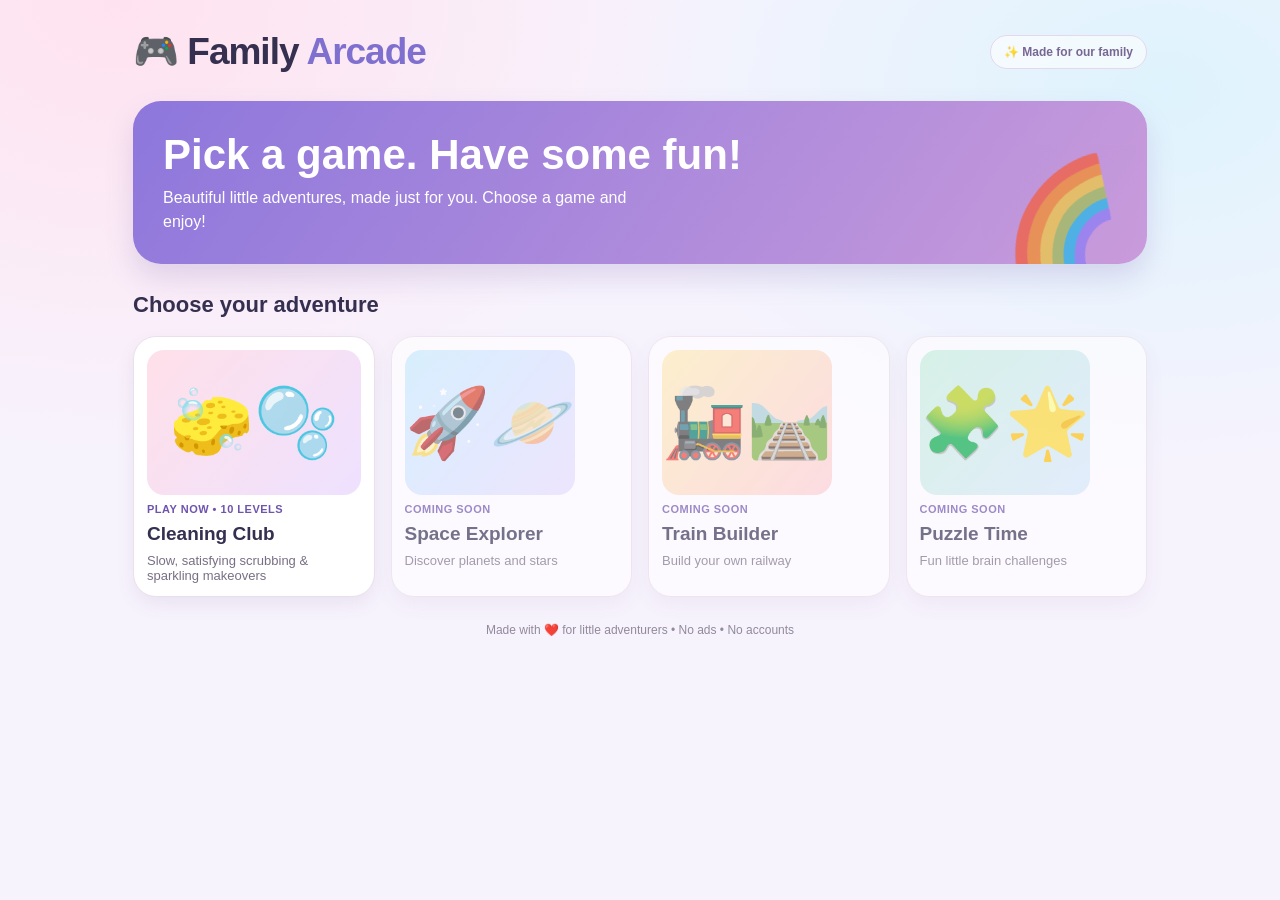
==== commit 806d0f7a: "Build Bathtub Bliss for Cleaning Club" ====
--- a/index.html
+++ b/index.html
@@ -1,143 +1,10 @@
 <!doctype html>
-<html lang="en"><head><meta charset="utf-8"><meta name="viewport" content="width=device-width,initial-scale=1,viewport-fit=cover"><meta name="theme-color" content="#8272ce"><meta name="apple-mobile-web-app-capable" content="yes"><meta name="apple-mobile-web-app-status-bar-style" content="default"><title>Family Game Arcade — Cleaning Club</title>
-<style>
-:root{font-family:ui-rounded,-apple-system,BlinkMacSystemFont,"Segoe UI",sans-serif;color:#352f50;background:#f8f4fc;-webkit-tap-highlight-color:transparent}*{box-sizing:border-box}body{margin:0;min-height:100vh;background:radial-gradient(ellipse at 9% 0%,#ffe2ef 0,transparent 36%),radial-gradient(ellipse at 91% 10%,#def3fd 0,transparent 34%),#f7f3fd}button{font:inherit;cursor:pointer;touch-action:manipulation}button:focus-visible{outline:3px solid #6b60cb;outline-offset:3px}.wrap{max-width:1050px;margin:0 auto;padding:23px 18px 60px}.hidden{display:none!important}header,.topbar,.statusline,.stats{display:flex;justify-content:space-between;align-items:center;gap:12px}.logo{font-size:clamp(24px,5vw,37px);font-weight:900;letter-spacing:-1px}.logo span{color:#7f70cf}.pill{border:1px solid #e5d8ed;border-radius:99px;padding:9px 13px;background:#fff9;color:#786793;font-size:12px;font-weight:800}.hero{margin:28px 0;padding:30px;border-radius:28px;background:linear-gradient(125deg,#8d77dc,#c99bdb);color:#fff;position:relative;overflow:hidden;box-shadow:0 14px 28px #7660ae31}.hero h1{font-size:clamp(28px,6vw,42px);margin:0 0 7px;max-width:600px}.hero p{color:#fff;margin:0;max-width:500px;line-height:1.5}.hero .symbol{font-size:104px;position:absolute;right:23px;bottom:-17px;transform:rotate(-12deg);opacity:.6}h2{font-size:22px}.grid{display:grid;grid-template-columns:repeat(2,minmax(0,1fr));gap:16px}.tile{border:1px solid #ebdfed;border-radius:23px;background:#fff;text-align:left;padding:13px;display:flex;flex-direction:column;gap:8px;box-shadow:0 8px 18px #5f537a17}.tile:active:not(:disabled){transform:scale(.985)}.tile:disabled{opacity:.66}.art{height:135px;border-radius:17px;display:grid;place-items:center;font-size:68px}.pink{background:linear-gradient(130deg,#ffe0e9,#eee1ff)}.blue{background:linear-gradient(130deg,#c8edff,#e8deff)}.yellow{background:linear-gradient(130deg,#ffedb4,#ffd0d5)}.mint{background:linear-gradient(130deg,#c9f0dc,#d8e9fc)}.tag{font-weight:900;font-size:11px;color:#6f54ae;text-transform:uppercase;letter-spacing:.5px}.tile strong{font-size:19px}.tile small{font-size:13px;color:#796f84}.footer{margin:26px 0;font-size:12px;text-align:center;color:#92899b}
-.topbar{margin:2px 0 17px}.back,.sound{border:1px solid #e3d9ef;background:#fff;padding:10px 14px;color:#65559b;font-size:13px;font-weight:800;border-radius:14px}.back:hover,.sound:hover{background:#f5ecff}.game-heading{display:flex;justify-content:space-between;align-items:flex-end;gap:12px;flex-wrap:wrap}.eyebrow{text-transform:uppercase;font-size:11px;letter-spacing:1.6px;font-weight:900;color:#9070bd}.game-heading h1{font-size:clamp(25px,4.5vw,34px);margin:5px 0;letter-spacing:-.5px}.game-heading p{font-size:13px;color:#736a85;margin:0 0 12px;line-height:1.4}.leveltag{background:#eae4fc;border-radius:999px;color:#634ba0;font-weight:850;font-size:12px;padding:8px 12px;margin-bottom:12px}.level-list{display:flex;gap:7px;overflow-x:auto;scrollbar-width:thin;padding:4px 2px 13px}.level-list button{flex:0 0 38px;height:35px;border:1px solid #ded5ed;background:#fff;color:#756793;border-radius:10px;font-size:13px;font-weight:900}.level-list button.current{background:#8a77d6;color:white;border-color:#8a77d6;box-shadow:0 3px 9px #9077d54b}.level-list button:disabled{opacity:.37}.panel{background:#fff;border:1px solid #e9dfed;border-radius:24px;box-shadow:0 12px 28px #61517c1a;padding:12px}.stats{padding:3px 5px 12px;font-size:13px;font-weight:800}.meter{height:12px;flex:1;max-width:470px;border-radius:30px;background:#f0eaf7;overflow:hidden}.fill{height:100%;width:0;background:linear-gradient(90deg,#89d7bd,#aa96e5);border-radius:inherit;transition:width .22s}.time{font-variant-numeric:tabular-nums;color:#857a95}.scene{position:relative;aspect-ratio:960/620;border-radius:17px;overflow:hidden;border:3px solid #ece1f0;background:#e6e2f7;user-select:none;-webkit-user-select:none;touch-action:none;isolation:isolate}.scene svg,.scene canvas{position:absolute;width:100%;height:100%;inset:0;display:block}.scene svg{z-index:1}.scene #dirtCanvas{z-index:2;touch-action:none}.scene #fxCanvas{z-index:3;pointer-events:none}.scene .cursor{position:absolute;z-index:5;pointer-events:none;transform:translate(-50%,-50%);filter:drop-shadow(1px 4px 3px #4444);font-size:40px}.scene .cursor::after{content:"";position:absolute;width:18px;height:18px;border:2px solid #fff8;border-radius:50%;top:40%;left:45%;pointer-events:none}.finish{position:absolute;inset:0;background:#fffdf3ed;backdrop-filter:blur(6px);z-index:8;display:flex;align-items:center;justify-content:center;flex-direction:column;text-align:center;padding:24px}.finish .winner{font-size:57px;line-height:1.2}.finish .stars{color:#e7a936;font-size:39px;letter-spacing:5px}.finish h2{font-size:clamp(23px,5vw,35px);margin:9px 0 5px}.finish p{font-size:14px;color:#797087;max-width:420px}.primary{border:0;background:#8171d6;color:white;font-size:15px;font-weight:900;border-radius:14px;padding:14px 22px;box-shadow:0 5px 0 #6855ac;margin:11px 0 0}.primary:active{transform:translateY(3px);box-shadow:0 2px 0 #6855ac}.secondary{border:0;background:transparent;color:#705ba0;text-decoration:underline;margin-top:12px;font-weight:800;padding:8px}.tools{display:grid;grid-template-columns:repeat(3,minmax(0,1fr));gap:9px;margin:12px 0 6px}.tool{min-width:0;border:2px solid #e7deee;background:#fcfaff;border-radius:18px;padding:12px 8px;display:flex;flex-direction:column;align-items:center;gap:3px;color:#53456a;font-size:14px;font-weight:850}.tool .emoji{font-size:29px}.tool small{font-weight:500;font-size:11px;color:#897f99}.tool.active{background:#f0eaff;border-color:#927de1;box-shadow:0 0 0 2px #927de11c}.tool:active{transform:scale(.97)}.tip{text-align:center;color:#7c718c;font-size:13px;line-height:1.5;margin:11px 0 4px;min-height:20px}.legend{display:flex;justify-content:center;gap:12px;flex-wrap:wrap;color:#8f849b;font-size:11px;padding:8px 0 2px}.legend span{display:inline-flex;align-items:center;gap:4px}.dot{display:inline-block;width:10px;height:10px;border-radius:50%}.dots{background:#af97b7}.stains{background:#b27d58}.grime{background:#748b86}.help{max-width:820px;margin:19px auto 0;font-size:12px;color:#81768e;line-height:1.6}.help summary{font-weight:850;color:#65569d;cursor:pointer}
-@media(min-width:760px){.grid{grid-template-columns:repeat(4,1fr)}.art{height:145px}.tile{min-height:245px}.wrap{padding-top:30px}.scene{max-height:650px}}@media(max-width:510px){.wrap{padding:14px 9px 42px}.hero{padding:24px 18px}.hero .symbol{font-size:70px;opacity:.35}.panel{padding:7px}.scene{aspect-ratio:4/3}.stats{font-size:11px;gap:7px}.tool{padding:10px 3px;font-size:12px}.tool small{font-size:10px}.tool .emoji{font-size:25px}.game-heading h1{font-size:25px}.cursor{font-size:29px!important}.pill.mobile-hide{display:none}}
-@media(prefers-reduced-motion:reduce){.fill{transition:none}}
-</style></head><body><main class="wrap">
+<html lang="en"><head><meta charset="utf-8"><meta name="viewport" content="width=device-width,initial-scale=1,viewport-fit=cover"><meta name="theme-color" content="#8272ce"><meta name="apple-mobile-web-app-capable" content="yes"><meta name="apple-mobile-web-app-status-bar-style" content="default"><title>Family Arcade</title>
+<link rel="stylesheet" href="arcade.css"></head><body><main class="wrap">
 <section id="home"><header><div class="logo">🎮 Family <span>Arcade</span></div><div class="pill">✨ Made for our family</div></header><div class="hero"><h1>Pick a game. Have some fun!</h1><p>Beautiful little adventures, made just for you. Choose a game and enjoy!</p><div class="symbol">🌈</div></div><h2>Choose your adventure</h2><div class="grid">
-<button class="tile" id="launchCleaning"><div class="art pink">🧽🫧</div><span class="tag">Play now • 10 levels</span><strong>Cleaning Club</strong><small>Slow, satisfying scrubbing & sparkling makeovers</small></button>
+<a class="tile" id="launchCleaning" href="games/cleaning-club/"><div class="art pink">🧽🫧</div><span class="tag">Play now • 10 levels</span><strong>Cleaning Club</strong><small>Slow, satisfying scrubbing & sparkling makeovers</small></a>
 <button class="tile" disabled><div class="art blue">🚀🪐</div><span class="tag">Coming soon</span><strong>Space Explorer</strong><small>Discover planets and stars</small></button>
 <button class="tile" disabled><div class="art yellow">🚂🛤️</div><span class="tag">Coming soon</span><strong>Train Builder</strong><small>Build your own railway</small></button>
 <button class="tile" disabled><div class="art mint">🧩🌟</div><span class="tag">Coming soon</span><strong>Puzzle Time</strong><small>Fun little brain challenges</small></button>
 </div><p class="footer">Made with ❤️ for little adventurers • No ads • No accounts</p></section>
-<section id="game" class="hidden"><div class="topbar"><button class="back" id="back">← Arcade</button><span class="pill mobile-hide">🫧 Cleaning Club 3.0</span><button class="sound" id="sound" aria-label="Toggle game sound">🔊 Sound on</button></div><div class="game-heading"><div><div class="eyebrow">Relax • Scrub • Sparkle</div><h1 id="levelTitle">Bubble Bath Rescue</h1><p id="levelDescription">Slowly clean away every mark to reveal a beautiful room.</p></div><span class="leveltag" id="levelTag">Level 1 of 10</span></div>
-<div class="level-list" id="levelList" aria-label="Unlocked levels"></div><div class="panel"><div class="stats"><span id="progressLabel">✨ 0% clean</span><div class="meter" role="progressbar" aria-valuemin="0" aria-valuemax="100" aria-valuenow="0" id="meter"><div class="fill" id="fill"></div></div><span class="time" id="timeLabel">⏱ 0:00</span></div>
-<div class="scene" id="scene"><svg id="sceneArt" viewBox="0 0 960 620" preserveAspectRatio="none" role="img" aria-label="Illustrated cleaning scene"></svg><canvas id="dirtCanvas" width="960" height="620" aria-label="Drag a finger to clean the dirty areas"></canvas><canvas id="fxCanvas" width="960" height="620" aria-hidden="true"></canvas><span class="cursor hidden" id="cursor">🧽</span>
-<div class="finish hidden" id="finish"><div class="winner">🫧✨🎉</div><div class="stars" id="stars">★★★</div><h2 id="finishTitle">So satisfying!</h2><p id="finishMessage">Everything is sparkling clean.</p><button class="primary" id="next">Next makeover →</button><button class="secondary" id="again">Clean this scene again</button></div></div>
-<div class="tools" aria-label="Cleaning tools"><button class="tool active" data-tool="sponge"><span class="emoji">🧽</span>Sponge<small>Sticky stains</small></button><button class="tool" data-tool="brush"><span class="emoji">🪥</span>Detail brush<small>Stubborn grime</small></button><button class="tool" data-tool="spray"><span class="emoji">🫧</span>Foam spray<small>Dust & smudges</small></button></div><div class="tip" id="tip">🧽 Move the sponge slowly over the brown marks.</div><div class="legend"><span><i class="dot stains"></i>Stains</span><span><i class="dot grime"></i>Grime</span><span><i class="dot dots"></i>Dust</span></div></div>
-<details class="help"><summary>About this game, progress and privacy</summary><p>Ten hand-illustrated cleaning scenes with three touch-controlled tools and original synthetic ASMR sound effects. Times are relaxed targets, not strict limits. Unlocked levels are saved only in this browser. No advertisements, analytics, accounts, downloads or external assets. If you use public GitHub Pages, avoid putting private family information in the repository.</p></details>
-</section></main>
-<script>
-'use strict';
-const $=id=>document.getElementById(id);
-const W=960,H=620, scene=$('scene'), svg=$('sceneArt'), dirty=$('dirtCanvas'), ctx=dirty.getContext('2d',{willReadFrequently:true}), fx=$('fxCanvas'), fctx=fx.getContext('2d');
-const levels=[
-{title:'Bubble Bath Rescue',sub:'Make the porcelain tub and sparkling tiles shine.',palette:['#d9f5f7','#bcdfe3','#b7edf1'],zones:[[480,390,280,130],[720,235,140,145],[250,280,130,150],[390,505,180,55]],emoji:'🛁'},
-{title:'Vanity Mirror Magic',sub:'Wipe cloudy fingerprints from the beautiful vanity.',palette:['#f9e6ef','#e9cedd','#f4d9e9'],zones:[[475,220,170,180],[450,445,285,90],[245,305,130,90],[725,410,110,90]],emoji:'🪞'},
-{title:'Cosy Bedroom Reset',sub:'Fresh sheets, polished furniture and soft cushions.',palette:['#fcebdc','#dabdb8','#ffe5ed'],zones:[[475,430,300,110],[730,350,120,130],[240,410,135,105],[510,240,150,90]],emoji:'🛏️'},
-{title:'Rainbow Toy Room',sub:'Tidy the playroom and reveal its colourful treasures.',palette:['#e4edfc','#bcd7d3','#f7e6f0'],zones:[[470,410,300,110],[230,275,155,175],[735,310,165,165],[465,520,220,60]],emoji:'🧸'},
-{title:'Kitchen Sparkle Party',sub:'Clear the counters, cooktop and kitchen sink.',palette:['#e8f1df','#c7d7c5','#f2f6ec'],zones:[[470,370,295,125],[710,460,155,110],[255,420,140,100],[540,215,170,85]],emoji:'🍽️'},
-{title:'Puppy Spa Day',sub:'A warm bubble bath for a very happy pup.',palette:['#f2e8fb','#d6c6e0','#faf0ff'],zones:[[485,420,280,115],[690,345,135,115],[260,425,130,110],[470,245,150,90]],emoji:'🐶'},
-{title:'Colourful Art Studio',sub:'Clean up paint splashes around the creative studio.',palette:['#fff0dd','#dfc2b6','#fcefe6'],zones:[[480,280,220,200],[300,430,140,110],[680,415,170,130],[460,515,180,70]],emoji:'🎨'},
-{title:'Secret Garden Corner',sub:'Polish the shelves and bring the greenhouse to life.',palette:['#e2efdc','#c1d6ba','#f0f5e4'],zones:[[465,360,270,135],[700,265,145,145],[245,405,145,125],[530,525,175,65]],emoji:'🪴'},
-{title:'Sweet Treat Café',sub:'Make the bakery counter deliciously spotless.',palette:['#ffe5ea','#d5bcb3','#fff2e5'],zones:[[485,400,315,115],[265,280,140,140],[700,270,140,150],[490,520,175,60]],emoji:'🧁'},
-{title:'Crystal Palace Finale',sub:'Reveal a glittering palace fit for royalty.',palette:['#e7e6fc','#c3cee6','#e9e4ff'],zones:[[475,410,310,125],[255,295,135,165],[710,285,135,175],[490,520,220,65]],emoji:'💎'}
-];
-const S={level:0,unlocked:1,tool:'sponge',sound:true,down:false,done:false,started:0,elapsed:0,previous:null,actionAt:0,audio:null,soundAt:0,layers:{},initial:{},progress:0,fx:[],animation:0,lastProgress:0,editing:0};
-try{S.unlocked=Math.max(1,Math.min(10,Number(localStorage.getItem('familyArcadeCleaningUnlocked'))||1))}catch(e){}
-const R=(x,y,w,h,c,r=0,stroke='',sw=1)=>`<rect x="${x}" y="${y}" width="${w}" height="${h}" rx="${r}" fill="${c}" ${stroke?`stroke="${stroke}" stroke-width="${sw}"`:''}/>`;
-const E=(x,y,rx,ry,c,stroke='',sw=1)=>`<ellipse cx="${x}" cy="${y}" rx="${rx}" ry="${ry}" fill="${c}" ${stroke?`stroke="${stroke}" stroke-width="${sw}"`:''}/>`;
-const P=(d,c,stroke='',sw=1)=>`<path d="${d}" fill="${c}" ${stroke?`stroke="${stroke}" stroke-width="${sw}" stroke-linejoin="round" stroke-linecap="round"`:''}/>`;
-const L=(x1,y1,x2,y2,c='#fff',sw=4)=>`<path d="M${x1} ${y1}L${x2} ${y2}" stroke="${c}" stroke-width="${sw}" stroke-linecap="round"/>`;
-const T=(x,y,t,size=25,c='#574d6c',weight='bold')=>`<text x="${x}" y="${y}" text-anchor="middle" font-family="ui-rounded,system-ui,sans-serif" font-weight="${weight}" font-size="${size}" fill="${c}">${t}</text>`;
-const sparkle=(x,y,c='#fff8d4')=>P(`M${x} ${y-14}L${x+4} ${y-4}L${x+14} ${y}L${x+4} ${y+4}L${x} ${y+14}L${x-4} ${y+4}L${x-14} ${y}L${x-4} ${y-4}Z`,c);
-function plant(x,y,s=1){return `<g transform="translate(${x},${y}) scale(${s})">${P('M-17 -7Q-55 -69 -12 -111Q-25 -66 -5 -32Q-4 -102 41 -127Q15 -72 12 -31Q38 -78 65 -63Q44 -17 17 -8','#77b892','#599d83',3)}${P('M-26 -7L26 -7L19 43Q0 58 -19 43Z','#ca9390','#f5d9d0',4)}${E(0,-7,26,8,'#d7aa9d')}${L(0,-11,3,-90,'#6e9e78',3)}</g>`}
-function framed(x,y,w,h,inner='#bde9f2'){return `<g>${R(x-10,y-10,w+20,h+20,'#ffffff',13)}${R(x,y,w,h,inner,7,'#d8c1a8',3)}${L(x+w/2,y,x+w/2,y+h,'#fff',8)}${L(x,y+h/2,x+w,y+h/2,'#fff',8)}${E(x+w*.22,y+h*.2,15,15,'#ffffff99')}</g>`}
-function drawer(x,y,w,h,color='#e7babb'){return `${R(x,y,w,h,color,13,'#ffffff8c',3)}${L(x+10,y+h*.47,x+w-10,y+h*.47,'#fff9',4)}${E(x+w/2,y+h*.28,10,5,'#cf9b79')}${E(x+w/2,y+h*.73,10,5,'#cf9b79')}`}
-function flower(x,y,s=1,c='#ffb5c5'){return `<g transform="translate(${x} ${y}) scale(${s})">${L(0,0,0,37,'#66a785',4)}${E(-10,22,12,5,'#76b993')}${E(9,29,11,5,'#76b993')}${[0,72,144,216,288].map(a=>E(Math.sin(a*Math.PI/180)*12,Math.cos(a*Math.PI/180)*12,10,13,c)).join('')}${E(0,0,7,7,'#ffdc7c')}</g>`}
-function cup(x,y,c='#b9dce9',s=1){return `<g transform="translate(${x} ${y}) scale(${s})">${R(-24,-26,48,46,c,7,'#ffffffab',3)}${P('M24 -18Q55 -19 47 7Q45 20 24 15','none',c,7)}${E(0,-26,25,6,'#fff8')}</g>`}
-function leaves(x,y){return `<g>${L(x,y+26,x,y-24,'#69a57c',4)}${E(x-13,y-14,16,7,'#70ac86')}${E(x+15,y-27,17,7,'#9acfa0')}${E(x-9,y+5,12,6,'#80b591')}</g>`}
-function baseScene(i){const l=levels[i],wall=l.palette[0],floor=l.palette[1];let a=`<defs>
-<linearGradient id="wall" x1="0" y1="0" x2=".95" y2="1"><stop stop-color="${wall}"/><stop offset="1" stop-color="${l.palette[2]}"/></linearGradient>
-<linearGradient id="floor" x1="0" y1="0" x2="1" y2="1"><stop stop-color="${floor}"/><stop offset="1" stop-color="#b9aec4"/></linearGradient>
-<linearGradient id="glass" x1="0" y1="0" x2="1" y2="1"><stop stop-color="#ecffff"/><stop offset=".45" stop-color="#c4e9f8"/><stop offset="1" stop-color="#91cde6"/></linearGradient>
-<linearGradient id="ceramic" x1="0" y1="0" x2=".35" y2="1"><stop stop-color="#ffffff"/><stop offset=".55" stop-color="#f2f9fb"/><stop offset="1" stop-color="#b9cfe1"/></linearGradient>
-<linearGradient id="pinkglass"><stop stop-color="#fff8fa"/><stop offset="1" stop-color="#f2c4dc"/></linearGradient>
-<linearGradient id="wood" x1="0" y1="0" x2="0" y2="1"><stop stop-color="#e9bc99"/><stop offset="1" stop-color="#bb8a78"/></linearGradient>
-<filter id="shadow" x="-35%" y="-35%" width="170%" height="170%"><feDropShadow dx="0" dy="7" stdDeviation="8" flood-color="#564867" flood-opacity=".22"/></filter>
-</defs>${R(0,0,960,445,'url(#wall)')}${R(0,445,960,175,'url(#floor)')}${R(0,440,960,10,'#ffffff90')}${L(0,563,960,563,'#ffffff25',3)}`;
-for(let x=0;x<960;x+=93){a+=L(x,452,x-14,620,'#ffffff22',2)}
-for(let y=36;y<410;y+=100){a+=`${E(56+(y%27),y,5,5,'#ffffff50')}${E(912+(y%33),y+15,4,4,'#ffffff50')}`}
-return a}
-function bath(){let a='';for(let y=0;y<445;y+=55){a+=L(0,y,960,y,'#ffffff66',3)}for(let x=0;x<960;x+=77){a+=L(x,0,x,445,'#ffffff4f',3)}a+=framed(75,75,225,198)+plant(105,486,.72)+R(694,100,206,15,'#c8a0a1',6)+R(714,115,8,112,'#c6aab5')+R(867,115,8,112,'#c6aab5')+cup(745,90,'#ecd4f4',.75)+flower(818,70,.8)+R(762,170,100,50,'#f3d1e2',7)+L(771,170,853,170,'#fff8',3)+R(165,270,100,12,'#b2c6d6',4)+P('M170 282V351Q170 365 183 365H244Q258 365 258 349V282Z','#f5b4c0')+L(181,295,250,295,'#ffffff93',4);
-a+=`<g filter="url(#shadow)">${E(480,551,284,34,'#748fa16f')}${R(220,324,528,211,'url(#ceramic)',100,'#ffffff',8)}${E(484,347,256,51,'#e0f8fb','#fff',9)}${E(487,362,240,31,'#8bd5e9')}${P('M245 366Q455 409 716 366L697 470Q456 521 263 468Z','#d0f2f8')}${P('M262 381Q489 431 702 382','none','#fff9',7)}${E(482,508,170,14,'#ffffff6b')}</g>`;
-a+=P('M699 317V261Q699 237 723 237Q745 237 745 260V295','none','#b7bdc9',13)+E(696,317,18,10,'#dde6eb')+R(704,232,52,12,'#a9beca',6)+E(484,393,30,22,'#f8feffcc')+E(426,401,16,13,'#ffffffbb')+E(551,386,20,15,'#ffffffcc')+P('M620 370Q649 331 664 366Q667 386 627 395Z','#fff5ab','#f3ba76',4)+E(650,357,6,4,'#734c59')+P('M660 367L679 373L660 379Z','#ee9a80')+sparkle(380,319)+sparkle(576,290);return a}
-function vanity(){return `${R(0,415,960,30,'#f6e4e9')}${framed(61,95,178,190)}${R(698,108,182,16,'#d4a6a3',6)}${flower(775,80,.65)}${cup(844,99,'#f1c6dc',.7)}${R(294,60,371,333,'#e2b898',135,'#fff4e7',8)}${R(317,79,326,293,'url(#glass)',139,'#ffe9e4',7)}${P('M337 126L435 89L548 89L344 302Z','#fff9')}${P('M601 110L629 154L493 351L464 351Z','#ffffff6b')}${sparkle(390,150)}${E(480,379,235,24,'#f6dede')}${R(193,393,581,135,'url(#wood)',20,'#fff4',6)}${R(216,410,538,42,'#f8e2e9',9)}${L(216,459,754,459,'#ffede4',5)}${[300,480,665].map(x=>E(x,481,10,6,'#fff0c0')).join('')}${R(216,531,36,52,'#af8077')}${R(713,531,36,52,'#af8077')}${R(250,351,32,42,'#caadc9',5)}${R(261,339,10,12,'#dda0ae',2)}${R(704,352,46,40,'#faf0cf',7)}${E(727,354,25,9,'#fff3fa')}${R(670,365,16,28,'#f2aab6',4)}${R(675,351,6,18,'#d2b591')}${flower(740,328,.65)}${cup(267,376,'#a8b6d7',.58)}${plant(84,506,.72)}${E(490,561,290,30,'#ffffff6c')}`}
-function bedroom(){return `${framed(83,76,206,192)}${P('M304 150Q309 104 352 116Q401 129 421 91Q460 131 492 108Q534 95 557 136Q603 111 642 145','#ffe9bc')}${R(365,91,220,89,'#d9b1c8',15)}${E(475,140,76,33,'#f7d4da')}${sparkle(675,139)}${R(256,278,448,205,'#e9bec9',36,'#fff9',6)}${R(279,290,402,139,'#fff7f0',34)}${R(307,307,161,85,'#f5d4e4',31)}${R(488,307,161,85,'#c1dded',31)}${P('M259 377Q486 338 699 379L708 505Q459 557 249 505Z','#b6acd9','#fff7',7)}${P('M263 407Q489 389 697 410','none','#ffffff9a',7)}${[335,405,475,545,615].map(x=>L(x,429,x-20,498,'#ffffff50',4)).join('')}${R(211,494,550,35,'#b69ba3',14)}${R(202,524,45,33,'#a98f98',10)}${R(707,524,45,33,'#a98f98',10)}${drawer(70,375,165,102)}${drawer(736,375,155,102)}${R(112,310,11,69,'#bba5b4')}${E(118,300,43,25,'#f9ecd7')}${plant(810,365,.48)}${R(470,174,8,73,'#c9ac99')}${P('M466 208Q420 199 405 234Q449 251 465 223Z','#8cbbaa')}${P('M480 222Q526 197 548 227Q511 248 477 233Z','#a9cfb1')}${E(471,189,17,20,'#ee9db4')}${E(475,187,6,8,'#fff')}`}
-function playroom(){let a=framed(74,77,191,178)+R(675,106,221,340,'#fff0e1',15,'#e3c5cb',7);for(let r=0;r<3;r++){a+=R(686,211+r*85,198,11,'#d6ac94',3)}a+=R(685,424,198,26,'#d2a9aa',9);a+=`${R(716,148,56,59,'#fac9bd',9)}${E(743,145,37,22,'#ffddad')}${R(791,156,65,52,'#b0d4de',9)}${E(820,172,8,8,'#fff')}${R(718,240,63,50,'#dac6f2',7)}${R(798,238,56,52,'#ffd19d',7)}${E(738,266,11,11,'#fff4')}${E(819,261,11,11,'#fce8ff')}${R(719,325,60,49,'#b7d9bb',8)}${E(830,347,26,28,'#ffe4bd')}${E(809,327,13,13,'#ffe4bd')}${E(853,327,13,13,'#ffe4bd')}`;
-a+=`${E(468,513,267,83,'#f6c6d4')}${E(468,514,228,62,'#faf0df')}${P('M267 498Q460 420 670 500','none','#b4d2e7',12)}${R(322,376,296,91,'#b9d0ef',24,'#fff7',7)}${E(380,408,31,22,'#ffc8c7')}${E(440,407,31,22,'#fbe3a2')}${E(502,409,31,22,'#bce0cb')}${E(564,409,31,22,'#c6baef')}${R(131,336,126,134,'#f4dabb',17)}${R(151,356,85,17,'#fff0e2',6)}${R(151,395,85,17,'#fff0e2',6)}${R(151,433,85,17,'#fff0e2',6)}${R(261,460,53,57,'#f5b7ba',8)}${R(317,476,52,41,'#b5cee9',8)}${P('M353 486L383 450L416 486Z','#ffd68c')}${E(648,458,42,43,'#d5b8df')}${E(638,449,7,8,'#574661')}${E(658,449,7,8,'#574661')}${P('M641 465Q649 476 661 465','none','#8a6e78',3)}`;return a}
-function kitchen(){let a='';for(let y=180;y<449;y+=43){a+=L(0,y,960,y,'#ffffff80',3)}for(let x=0;x<960;x+=76){a+=L(x,170,x,449,'#ffffff50',2)}a+=framed(72,81,210,170)+R(335,90,290,54,'#e8dbc6',13)+R(363,145,235,20,'#c2b29f')+R(650,100,238,17,'#b2a7a3',6)+cup(703,94,'#bad5de',.7)+cup(772,94,'#f7c7ca',.7)+plant(862,147,.4);
-a+=`${R(84,359,790,170,'#d6c4b7',12,'#fff5',6)}${R(65,345,828,36,'#fff9e5',12)}${drawer(96,396,188,118,'#d7e4cf')}${drawer(301,396,184,118,'#f5e8d2')}${drawer(499,396,172,118,'#d7e4cf')}${drawer(684,396,179,118,'#f5e8d2')}${R(370,346,258,17,'#c2b4bb',8)}${E(493,362,110,12,'#8ba9b5')}${E(496,362,92,8,'#cdeef2')}${P('M526 345V294Q526 271 548 271Q571 271 571 295','none','#b2bcc9',11)}${R(530,296,59,13,'#b9c6cd',6)}`;
-a+=`${R(147,329,124,14,'#4b535f',7)}${[174,241].map(x=>E(x,324,17,8,'#737988')).join('')}${R(154,282,120,48,'#b9b4cf',11)}${E(214,282,60,16,'#eff0fc')}${P('M222 267Q223 232 261 232','none','#8d8b9c',10)}${E(267,235,12,11,'#d0a3ba')}${E(746,316,56,31,'#cf9193')}${E(748,311,47,21,'#ffeee7')}${[718,748,774].map(x=>E(x,299,15,18,'#e4ae71')).join('')}${R(736,342,22,13,'#d8ad90')}${sparkle(612,259)}`;return a}
-function puppy(){let a=framed(79,87,197,175)+plant(96,515,.72)+R(686,105,189,15,'#c8b4d8',6)+R(710,120,18,99,'#b9adce')+R(839,120,18,99,'#b9adce')+cup(743,90,'#ffbfc7',.7)+cup(807,90,'#b8deea',.6);a+=`${E(479,547,269,35,'#8b82aa66')}${R(226,358,516,181,'url(#ceramic)',78,'#fff',8)}${E(481,368,255,62,'#c7eef3','#fff',9)}${E(484,380,235,39,'#8ed7ea')}${P('M268 398Q486 445 701 400','none','#ffffff95',9)}`;
-a+=`${E(475,304,124,119,'#dcab82')}${E(382,291,53,80,'#ad7b61')}${E(565,290,53,81,'#ad7b61')}${E(472,319,96,81,'#f5d6b2')}${E(439,295,13,15,'#443d46')}${E(512,295,13,15,'#443d46')}${E(477,337,25,17,'#6f4e58')}${P('M459 350Q477 367 494 350','none','#85565a',6)}${E(477,362,15,15,'#f49e9d')}${E(410,334,17,10,'#edae9d66')}${E(538,335,17,10,'#edae9d66')}`;
-for(let i=0;i<17;i++){let x=298+(i*63)%374,y=330+(i*53)%96;a+=E(x,y,8+(i%3)*6,7+(i%4)*4,'#ffffffd8','#d4eff6',2)}a+=`${R(696,276,32,75,'#e5b1bf',9)}${R(706,260,12,27,'#e9dbc9',6)}${L(650,330,650,270,'#b2c1d1',9)}${P('M650 271Q650 250 673 250L696 250','none','#b2c1d1',9)}${E(696,249,20,9,'#d5e0eb')}${sparkle(704,228)}`;return a}
-function artstudio(){let a=framed(70,80,193,190)+R(675,106,206,16,'#bc9e97',5)+R(697,124,16,97,'#b8a9a4')+R(845,124,16,97,'#b8a9a4');for(let x=710;x<845;x+=32){a+=`${R(x,95,14,25,['#b2d8df','#f1a3ab','#d9c1e9','#f4d1a2'][Math.floor(x/30)%4],3)}${R(x+4,82,6,13,'#c6a58a',2)}`}
-a+=`${P('M443 126L280 531','none','#c39b77',19)}${P('M466 126L647 529','none','#c39b77',19)}${P('M459 179L460 555','none','#a47a70',10)}${R(312,105,310,319,'#b98b73',10,'#fff6',7)}${R(330,123,274,281,'#fff7ef',6)}${E(463,245,76,74,'#ffcee0')}${P('M345 361Q423 236 497 316T585 240L585 381L345 381Z','#b7cfdd')}${E(532,190,32,31,'#ffe1a6')}${P('M357 352Q390 289 422 350T487 339T544 361','none','#6da9ae',10)}${L(326,423,613,423,'#9f7464',14)}${R(197,460,565,24,'url(#wood)',9)}${R(230,482,14,87,'#a87b6e')}${R(724,482,14,87,'#a87b6e')}`;
-for(let x=276;x<685;x+=78){a+=`${R(x,424,43,35,['#f1b3ad','#b3d5bf','#b9cbe6','#e6c5df','#ffe0af'][Math.floor((x-276)/78)],9)}${E(x+21,426,22,6,'#fff8')}`}
-a+=`${cup(742,452,'#f2cbd7',.85)}${L(729,437,706,387,'#b28b74',6)}${L(741,437,756,383,'#b28b74',5)}${L(755,437,776,399,'#b28b74',5)}${plant(116,513,.65)}${sparkle(661,200)}`;return a}
-function garden(){let a='';for(let x=45;x<960;x+=130){a+=L(x,0,x,443,'#ffffff31',4)}a+=`${P('M210 445V95Q475 -48 748 95V445','none','#c1dad0',18)}${P('M246 443V116Q480 11 713 116V443','none','#d1efee',10)}${L(476,59,476,445,'#ffffff94',8)}${L(239,233,720,233,'#ffffff85',7)}${R(59,340,837,14,'#a78377',7)}${R(60,472,836,17,'#b9937e',8)}`;
-for(let j=0;j<5;j++){let x=135+j*158,y=280+(j%2)*10;a+=`${plant(x,y,.65+(j%3)*.08)}${R(x-28,341,57,9,'#9c816e',5)}`}
-for(let j=0;j<4;j++){let x=193+j*183;a+=`${R(x-33,415,69,50,['#dfa9a3','#c4b2d6','#b6cfbc','#edc8ac'][j],9)}${leaves(x,390)}`}
-a+=`${R(99,486,75,53,'#b8d9dc',10)}${P('M174 499Q213 473 211 516','none','#8db1b4',12)}${P('M99 492L66 484','none','#8db1b4',9)}${E(100,486,34,9,'#cbe7ed')}${P('M825 495L815 394L867 394L854 499Z','#b8b3be')}${P('M825 404Q847 367 863 401','none','#a18d97',11)}${sparkle(614,130)}`;return a}
-function cafe(){let a=`${framed(65,74,192,185)}${R(613,78,272,169,'#756a7e',15,'#eadac5',8)}${T(751,115,'~ SWEET CAFÉ ~',23,'#fff7e3')}${T(749,165,'CAKES  •  TEA',21,'#fbdadb')}${T(750,207,'BAKED WITH LOVE',15,'#f7ece2')}`;
-for(let x of [335,525]){a+=`${L(x,0,x,97,'#ae9aa0',7)}${P(`M${x-60} 106Q${x} 8 ${x+60} 106Z`,'#f4d5b5','#fff5',4)}${E(x,108,60,10,'#fff4de')}`}
-a+=`${R(157,362,646,145,'#d8aa9d',15,'#fff7ed',8)}${R(135,341,689,39,'#fff4e1',17)}${R(175,508,56,68,'#aa8485',10)}${R(733,508,56,68,'#aa8485',10)}${R(239,387,480,91,'#f1d6cc',10)}${T(476,440,'little treats & happy hearts',22,'#b8818e')}`;
-a+=`${E(365,337,122,19,'#dbb5ae')}${R(354,240,19,92,'#c99d92',5)}${E(365,248,105,15,'#f8e8dc')}`;
-for(let j=0;j<5;j++){let x=281+j*43;a+=`${P(`M${x-16} 238Q${x-29} 204 ${x} 201Q${x+30} 202 ${x+16} 238Z`,['#f5c9d4','#c3d8bc','#fae2b0','#c9cbeb','#f5bcb3'][j])}${R(x-17,236,34,25,'#e2a879',5)}`}
-a+=`${R(600,200,110,121,'#dfd6de',18)}${R(617,218,76,38,'#514e61',10)}${E(653,238,19,12,'#b7e3e0')}${R(643,267,20,35,'#c4b0a7')}${E(652,301,51,14,'#f6e8dc')}${cup(736,316,'#f2cbd5',.7)}${sparkle(540,274)}`;return a}
-function palace(){let a='';for(let x of [86,686]){a+=`${P(`M${x} 383V151Q${x+96} 30 ${x+188} 151V383Z`,'url(#glass)','#f9f7ff',12)}${L(x+96,116,x+96,381,'#fff9',9)}${L(x,268,x+188,268,'#fff9',8)}${sparkle(x+52,185)}`}
-a+=`${P('M0 0H160Q154 204 55 367L0 387Z','#b5a2d8','#f5e7ff',9)}${P('M960 0H800Q806 204 904 367L960 387Z','#b5a2d8','#f5e7ff',9)}${P('M390 0V75Q415 103 445 118L515 118Q547 104 570 75V0','#eddbfa','#f9efff',9)}${L(478,0,478,104,'#c3aa84',8)}${E(478,133,79,22,'#e6d4a6')}${[411,438,465,494,522,550].map(x=>`${L(x,139,x,176,'#dac89d',3)}${sparkle(x,181,'#f7e6ff')}`).join('')}`;
-a+=`${E(479,564,324,49,'#e0d8f5')}${R(333,198,292,284,'#d4b6e3',90,'#f9e6fd',14)}${R(350,220,258,222,'#a99acb',70)}${P('M354 330Q475 292 607 330L613 457Q480 482 346 455Z','#d8c4e6','#faf1fd',8)}${R(297,425,365,103,'#c1a9d3',33,'#fff2f8',10)}${R(296,518,60,57,'#d2b4d9',9)}${R(603,518,60,57,'#d2b4d9',9)}${P('M419 251L438 208L462 238L480 191L500 239L523 208L540 251Z','#ffe1a1','#e6b886',6)}${E(480,264,67,12,'#f6c778')}${E(479,336,76,35,'#e5d7f0')}${E(408,486,40,18,'#ead0f4')}${E(550,486,40,18,'#ead0f4')}${sparkle(255,428)}${sparkle(704,386)}${sparkle(782,155)}`;return a}
-const drawings=[bath,vanity,bedroom,playroom,kitchen,puppy,artstudio,garden,cafe,palace];
-function renderScene(){svg.innerHTML=baseScene(S.level)+drawings[S.level]();svg.setAttribute('aria-label',levels[S.level].title+' hand illustrated scene')}
-function seeded(n){let k=n|0;return ()=>{k^=k<<13;k^=k>>>17;k^=k<<5;return (k>>>0)/4294967296}}
-function newLayer(){const canvas=document.createElement('canvas');canvas.width=W;canvas.height=H;return {canvas,ctx:canvas.getContext('2d',{willReadFrequently:true})}}
-function paintBlob(c,x,y,rx,ry,random,kind){const angle=random()*Math.PI*2;const points=11;let p=[];for(let j=0;j<points;j++){const th=j*Math.PI*2/points;const jitter=.73+random()*.5;p.push([Math.cos(th)*rx*jitter,Math.sin(th)*ry*jitter])}
-c.save();c.translate(x,y);c.rotate(angle);c.beginPath();c.moveTo((p[0][0]+p[points-1][0])/2,(p[0][1]+p[points-1][1])/2);for(let j=0;j<points;j++){const a=p[j],b=p[(j+1)%points];c.quadraticCurveTo(a[0],a[1],(a[0]+b[0])/2,(a[1]+b[1])/2)}c.closePath();
-const pal={dust:['#a99ab5','#b9aebc'],stain:['#ae7954','#d1a177'],grime:['#74897f','#627b75']}[kind];const grad=c.createRadialGradient(-rx*.2,-ry*.3,2,0,0,rx*1.35);grad.addColorStop(0,pal[0]+'a0');grad.addColorStop(.65,pal[1]+'89');grad.addColorStop(1,pal[0]+'23');c.fillStyle=grad;c.fill();c.strokeStyle=kind==='stain'?'#89594425':'#66586c22';c.lineWidth=1;c.stroke();
-for(let j=0;j<11;j++){let px=(random()*2-1)*rx*.74,py=(random()*2-1)*ry*.7;if(px*px/(rx*rx)+py*py/(ry*ry)>.7)continue;c.beginPath();c.ellipse(px,py,1.5+random()*5,1+random()*3,random()*6,0,Math.PI*2);c.fillStyle=j%3?'#594b5840':'#ffffff33';c.fill()}
-if(kind==='grime'){for(let j=0;j<4;j++){c.beginPath();c.moveTo(-rx*.6,ry*(random()-.5));c.bezierCurveTo(-rx*.1,ry*(random()-.5),rx*.25,ry*(random()-.5),rx*.68,ry*(random()-.5));c.strokeStyle='#496b6540';c.lineWidth=1.5+random()*1.5;c.stroke()}}
-if(kind==='stain'){for(let j=0;j<3;j++){const dx=rx*(random()*1.2-.6);c.beginPath();c.moveTo(dx,ry*.5);c.quadraticCurveTo(dx+4,ry*.8,dx+1,ry*(1+random()*.25));c.strokeStyle='#bd916961';c.lineWidth=4;c.stroke()}}
-c.restore()}
-function createDirt(){const rand=seeded(S.level*7189+2299);S.layers={};const kinds=['stain','grime','dust'];for(const kind of kinds){const layer=newLayer();const c=layer.ctx;const zones=levels[S.level].zones;const count=10+Math.floor(S.level/2);for(let i=0;i<count;i++){const z=zones[(i+Math.floor(rand()*zones.length))%zones.length];let x=z[0]+(rand()-.5)*z[2],y=z[1]+(rand()-.5)*z[3];x=Math.max(35,Math.min(W-35,x));y=Math.max(35,Math.min(H-35,y));const size=22+rand()*35;paintBlob(c,x,y,size*(.9+rand()*.5),size*(.48+rand()*.37),rand,kind);
-if(rand()>.48){paintBlob(c,x+rand()*40-20,y+rand()*40-20,7+rand()*16,5+rand()*14,rand,kind)}}S.layers[kind]=layer}
-S.initial={};for(const kind of kinds)S.initial[kind]=measure(S.layers[kind].ctx);redraw();S.progress=0;displayProgress(0)}
-function measure(c){const data=c.getImageData(0,0,W,H).data;let total=0;const step=7;for(let y=3;y<H;y+=step)for(let x=3;x<W;x+=step){total+=data[(y*W+x)*4+3]}return total}
-function redraw(){ctx.clearRect(0,0,W,H);for(const k of ['stain','grime','dust'])ctx.drawImage(S.layers[k].canvas,0,0)}
-function displayProgress(p){const rounded=Math.min(100,Math.round(p));$('progressLabel').textContent='✨ '+rounded+'% clean';$('fill').style.width=rounded+'%';$('meter').setAttribute('aria-valuenow',rounded)}
-function checkProgress(force=false){const now=performance.now();if(!force&&now-S.lastProgress<200)return;S.lastProgress=now;let original=0,left=0;for(const k of ['stain','grime','dust']){original+=S.initial[k];left+=measure(S.layers[k].ctx)}S.progress=original?Math.max(0,Math.min(1,(original-left)/original)):0;displayProgress(S.progress*100);
-if(S.progress>=.925&&!S.done)complete()}
-const spec={sponge:{icon:'🧽',radius:37,power:.092,step:13,match:'stain'},brush:{icon:'🪥',radius:22,power:.158,step:9,match:'grime'},spray:{icon:'🫧',radius:52,power:.087,step:20,match:'dust'}};
-function erasePoint(x,y){const tool=spec[S.tool];for(const k of ['stain','grime','dust']){const c=S.layers[k].ctx;const strength=tool.power*(k===tool.match?1:.075);c.save();c.globalCompositeOperation='destination-out';const grad=c.createRadialGradient(x,y,2,x,y,tool.radius);grad.addColorStop(0,`rgba(0,0,0,${strength})`);grad.addColorStop(.62,`rgba(0,0,0,${strength*.64})`);grad.addColorStop(1,'rgba(0,0,0,0)');c.fillStyle=grad;c.beginPath();c.arc(x,y,tool.radius,0,Math.PI*2);c.fill();c.restore()}}
-function fxParticle(x,y){if(S.fx.length>80)S.fx.splice(0,S.fx.length-80);const rand=Math.random;const kind=S.tool;for(let i=0;i<(kind==='spray'?3:1);i++){S.fx.push({x:x+(rand()-.5)*28,y:y+(rand()-.5)*28,start:performance.now(),life:kind==='spray'?1100:550,rad:kind==='spray'?6+rand()*12:10+rand()*7,kind,drift:(rand()-.5)*18})}}
-function drawFX(){fctx.clearRect(0,0,W,H);const now=performance.now();S.fx=S.fx.filter(a=>now-a.start<a.life);for(const q of S.fx){const p=(now-q.start)/q.life;fctx.save();fctx.globalAlpha=(1-p)*.75;if(q.kind==='spray'){fctx.strokeStyle='#fff';fctx.fillStyle='#e3fbffd0';fctx.lineWidth=2.5;fctx.beginPath();fctx.arc(q.x+q.drift*p,q.y-20*p,q.rad*(.7+p*.5),0,Math.PI*2);fctx.fill();fctx.stroke()}else if(q.kind==='sponge'){fctx.fillStyle='#e6ffffa0';fctx.beginPath();fctx.ellipse(q.x,q.y,q.rad*1.8,q.rad*.35,-.35,0,Math.PI*2);fctx.fill()}else{fctx.strokeStyle='#ffffffd0';fctx.lineWidth=2;for(let n=-1;n<2;n++){fctx.beginPath();fctx.moveTo(q.x-8,q.y+n*5);fctx.lineTo(q.x+12,q.y+n*5-3);fctx.stroke()}}fctx.restore()}
-if(S.fx.length||S.down)S.animation=requestAnimationFrame(drawFX);else S.animation=0}
-function animateFX(){if(!S.animation)S.animation=requestAnimationFrame(drawFX)}
-function cleanPoint(x,y){if(S.done)return;erasePoint(x,y);fxParticle(x,y)}
-function refreshDirt(){redraw();checkProgress();animateFX();playToolSound(S.tool)}
-function sceneCoordinates(e){const b=dirty.getBoundingClientRect();return{x:(e.clientX-b.left)/b.width*W,y:(e.clientY-b.top)/b.height*H,px:e.clientX-b.left,py:e.clientY-b.top}}
-function moveCursor(p){const c=$('cursor');c.classList.remove('hidden');c.textContent=spec[S.tool].icon;c.style.left=p.px+'px';c.style.top=p.py+'px'}
-function stroke(e){const p=sceneCoordinates(e);moveCursor(p);if(!S.previous){cleanPoint(p.x,p.y);S.previous=p;refreshDirt();return}const prev=S.previous;const distance=Math.hypot(p.x-prev.x,p.y-prev.y);const steps=Math.min(24,Math.max(1,Math.ceil(distance/spec[S.tool].step)));for(let n=1;n<=steps;n++){const t=n/steps;cleanPoint(prev.x+(p.x-prev.x)*t,prev.y+(p.y-prev.y)*t)}S.previous=p;refreshDirt()}
-let holdInterval=null;
-dirty.addEventListener('pointerdown',e=>{if(S.done)return;e.preventDefault();S.down=true;if(!S.started)S.started=performance.now();S.previous=null;try{dirty.setPointerCapture(e.pointerId)}catch(_){}stroke(e);clearInterval(holdInterval);holdInterval=setInterval(()=>{if(S.down&&S.previous){cleanPoint(S.previous.x,S.previous.y);refreshDirt()}},75)});
-dirty.addEventListener('pointermove',e=>{if(S.down){e.preventDefault();stroke(e)}});
-function endStroke(){if(!S.down)return;S.down=false;S.previous=null;clearInterval(holdInterval);holdInterval=null;$('cursor').classList.add('hidden');checkProgress(true)}
-for(const evt of ['pointerup','pointercancel','lostpointercapture'])dirty.addEventListener(evt,endStroke);
-function audioReady(){if(!S.sound)return null;try{if(!S.audio){const A=window.AudioContext||window.webkitAudioContext;const ac=new A();let n=ac.sampleRate*.35,buffer=ac.createBuffer(1,n,ac.sampleRate),arr=buffer.getChannelData(0);let last=0;for(let i=0;i<arr.length;i++){last=.87*last+(Math.random()*2-1)*.13;arr[i]=last}S.audio={ac,buffer}}if(S.audio.ac.state==='suspended')S.audio.ac.resume();return S.audio}catch(e){return null}}
-function playToolSound(tool){const now=performance.now();if(!S.sound||now-S.soundAt<105)return;S.soundAt=now;const audio=audioReady();if(!audio)return;const {ac,buffer}=audio,t=ac.currentTime;const src=ac.createBufferSource(),filter=ac.createBiquadFilter(),gain=ac.createGain();src.buffer=buffer;src.playbackRate.value=tool==='brush'?1.9:tool==='spray'?.8:1.05;filter.type=tool==='sponge'?'lowpass':tool==='brush'?'highpass':'bandpass';filter.frequency.value=tool==='sponge'?520:tool==='brush'?1550:850;filter.Q.value=tool==='spray'?.6:1.1;gain.gain.setValueAtTime(.0001,t);gain.gain.exponentialRampToValueAtTime(tool==='brush'?.17:.14,t+.018);gain.gain.exponentialRampToValueAtTime(.0001,t+.16);src.connect(filter);filter.connect(gain);gain.connect(ac.destination);src.start(t);src.stop(t+.17)}
-function winSound(){const a=audioReady();if(!a)return;const {ac}=a;[523.25,659.25,783.99,1046.5].forEach((f,i)=>{const t=ac.currentTime+i*.12,o=ac.createOscillator(),g=ac.createGain();o.type='sine';o.frequency.value=f;g.gain.setValueAtTime(.0001,t);g.gain.exponentialRampToValueAtTime(.05,t+.03);g.gain.exponentialRampToValueAtTime(.0001,t+.35);o.connect(g);g.connect(ac.destination);o.start(t);o.stop(t+.37)})}
-function clock(){if($('game').classList.contains('hidden')||S.done)return;if(S.started)S.elapsed=Math.floor((performance.now()-S.started)/1000);$('timeLabel').textContent='⏱ '+Math.floor(S.elapsed/60)+':'+String(S.elapsed%60).padStart(2,'0')}
-setInterval(clock,400);
-function levelButtons(){const n=$('levelList');n.replaceChildren();levels.forEach((l,i)=>{const b=document.createElement('button');b.textContent=i+1;b.disabled=i>=S.unlocked;b.className=i===S.level?'current':'';b.setAttribute('aria-label','Level '+(i+1)+(b.disabled?' locked':''));b.onclick=()=>{S.level=i;loadLevel()};n.append(b)})}
-function selectTool(t){S.tool=t;document.querySelectorAll('[data-tool]').forEach(b=>b.classList.toggle('active',b.dataset.tool===t));$('tip').textContent={sponge:'🧽 Slowly rub over the brown marks. Soft swishes!',brush:'🪥 Use short strokes on the green grime. Scritch, scritch!',spray:'🫧 Sweep foam over the purple dust. Pssshhh!'}[t];playToolSound(t)}
-function loadLevel(){endStroke();S.done=false;S.started=0;S.elapsed=0;S.lastProgress=0;S.fx=[];cancelAnimationFrame(S.animation);S.animation=0;fctx.clearRect(0,0,W,H);$('cursor').classList.add('hidden');$('finish').classList.add('hidden');$('timeLabel').textContent='⏱ 0:00';const l=levels[S.level];$('levelTitle').textContent=l.title;$('levelDescription').textContent=l.sub;$('levelTag').textContent='Level '+(S.level+1)+' of 10';renderScene();createDirt();levelButtons();}
-function complete(){S.done=true;S.down=false;clearInterval(holdInterval);holdInterval=null;S.elapsed=S.started?Math.floor((performance.now()-S.started)/1000):0;$('cursor').classList.add('hidden');displayProgress(100);$('stars').textContent='★★★';$('finishTitle').textContent=S.level===9?'Ultimate sparkle champion!':'So satisfying!';$('finishMessage').textContent='A lovely clean makeover! You finished in '+Math.floor(S.elapsed/60)+'m '+(S.elapsed%60)+'s. Take your time and enjoy the next one.';$('next').textContent=S.level===9?'Start again ↻':'Next makeover →';$('finish').classList.remove('hidden');S.unlocked=Math.max(S.unlocked,Math.min(10,S.level+2));try{localStorage.setItem('familyArcadeCleaningUnlocked',String(S.unlocked))}catch(e){}levelButtons();winSound()}
-$('launchCleaning').onclick=()=>{$('home').classList.add('hidden');$('game').classList.remove('hidden');loadLevel();scrollTo(0,0)};
-$('back').onclick=()=>{endStroke();$('game').classList.add('hidden');$('home').classList.remove('hidden');scrollTo(0,0)};
-$('next').onclick=()=>{S.level=(S.level+1)%10;loadLevel()};$('again').onclick=loadLevel;
-document.querySelectorAll('[data-tool]').forEach(b=>b.onclick=()=>selectTool(b.dataset.tool));
-$('sound').onclick=()=>{S.sound=!S.sound;$('sound').textContent=S.sound?'🔊 Sound on':'🔇 Sound off'};
-</script></body></html>
+</main></body></html>
--- a/arcade.css
+++ b/arcade.css
@@ -0,0 +1,5 @@
+
+:root{font-family:ui-rounded,-apple-system,BlinkMacSystemFont,"Segoe UI",sans-serif;color:#352f50;background:#f8f4fc;-webkit-tap-highlight-color:transparent}*{box-sizing:border-box}body{margin:0;min-height:100vh;background:radial-gradient(ellipse at 9% 0%,#ffe2ef 0,transparent 36%),radial-gradient(ellipse at 91% 10%,#def3fd 0,transparent 34%),#f7f3fd}button{font:inherit;cursor:pointer;touch-action:manipulation}button:focus-visible{outline:3px solid #6b60cb;outline-offset:3px}.wrap{max-width:1050px;margin:0 auto;padding:23px 18px 60px}.hidden{display:none!important}header,.topbar,.statusline,.stats{display:flex;justify-content:space-between;align-items:center;gap:12px}.logo{font-size:clamp(24px,5vw,37px);font-weight:900;letter-spacing:-1px}.logo span{color:#7f70cf}.pill{border:1px solid #e5d8ed;border-radius:99px;padding:9px 13px;background:#fff9;color:#786793;font-size:12px;font-weight:800}.hero{margin:28px 0;padding:30px;border-radius:28px;background:linear-gradient(125deg,#8d77dc,#c99bdb);color:#fff;position:relative;overflow:hidden;box-shadow:0 14px 28px #7660ae31}.hero h1{font-size:clamp(28px,6vw,42px);margin:0 0 7px;max-width:600px}.hero p{color:#fff;margin:0;max-width:500px;line-height:1.5}.hero .symbol{font-size:104px;position:absolute;right:23px;bottom:-17px;transform:rotate(-12deg);opacity:.6}h2{font-size:22px}.grid{display:grid;grid-template-columns:repeat(2,minmax(0,1fr));gap:16px}.tile{border:1px solid #ebdfed;border-radius:23px;background:#fff;text-align:left;padding:13px;display:flex;flex-direction:column;gap:8px;box-shadow:0 8px 18px #5f537a17}.tile:active:not(:disabled){transform:scale(.985)}.tile:disabled{opacity:.66}.art{height:135px;border-radius:17px;display:grid;place-items:center;font-size:68px}.pink{background:linear-gradient(130deg,#ffe0e9,#eee1ff)}.blue{background:linear-gradient(130deg,#c8edff,#e8deff)}.yellow{background:linear-gradient(130deg,#ffedb4,#ffd0d5)}.mint{background:linear-gradient(130deg,#c9f0dc,#d8e9fc)}.tag{font-weight:900;font-size:11px;color:#6f54ae;text-transform:uppercase;letter-spacing:.5px}.tile strong{font-size:19px}.tile small{font-size:13px;color:#796f84}.footer{margin:26px 0;font-size:12px;text-align:center;color:#92899b}
+@media(min-width:760px){.grid{grid-template-columns:repeat(4,1fr)}.art{height:145px}.tile{min-height:245px}.wrap{padding-top:30px}}
+@media(max-width:510px){.wrap{padding:14px 9px 42px}.hero{padding:24px 18px}.hero .symbol{font-size:70px;opacity:.35}}
+.tile{text-decoration:none;color:inherit}
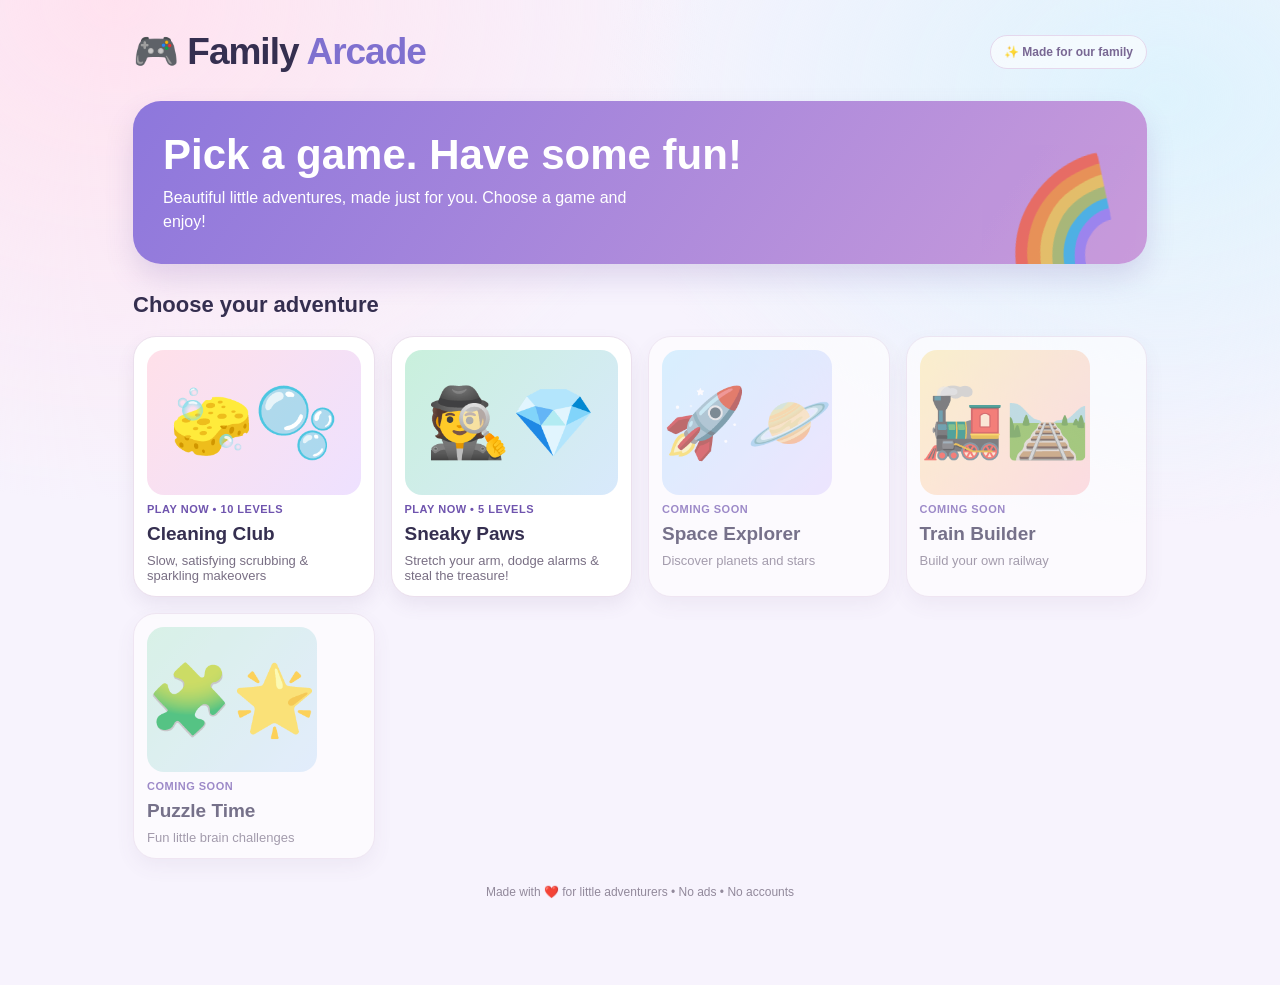
==== commit af7d22ad: "Add Sneaky Paws game tile to Family Arcade" ====
--- a/index.html
+++ b/index.html
@@ -3,6 +3,7 @@
 <link rel="stylesheet" href="arcade.css"></head><body><main class="wrap">
 <section id="home"><header><div class="logo">🎮 Family <span>Arcade</span></div><div class="pill">✨ Made for our family</div></header><div class="hero"><h1>Pick a game. Have some fun!</h1><p>Beautiful little adventures, made just for you. Choose a game and enjoy!</p><div class="symbol">🌈</div></div><h2>Choose your adventure</h2><div class="grid">
 <a class="tile" id="launchCleaning" href="games/cleaning-club/"><div class="art pink">🧽🫧</div><span class="tag">Play now • 10 levels</span><strong>Cleaning Club</strong><small>Slow, satisfying scrubbing & sparkling makeovers</small></a>
+<a class="tile" id="launchSneaky" href="games/sneaky-paws/"><div class="art mint">🕵️💎</div><span class="tag">Play now • 5 levels</span><strong>Sneaky Paws</strong><small>Stretch your arm, dodge alarms & steal the treasure!</small></a>
 <button class="tile" disabled><div class="art blue">🚀🪐</div><span class="tag">Coming soon</span><strong>Space Explorer</strong><small>Discover planets and stars</small></button>
 <button class="tile" disabled><div class="art yellow">🚂🛤️</div><span class="tag">Coming soon</span><strong>Train Builder</strong><small>Build your own railway</small></button>
 <button class="tile" disabled><div class="art mint">🧩🌟</div><span class="tag">Coming soon</span><strong>Puzzle Time</strong><small>Fun little brain challenges</small></button>
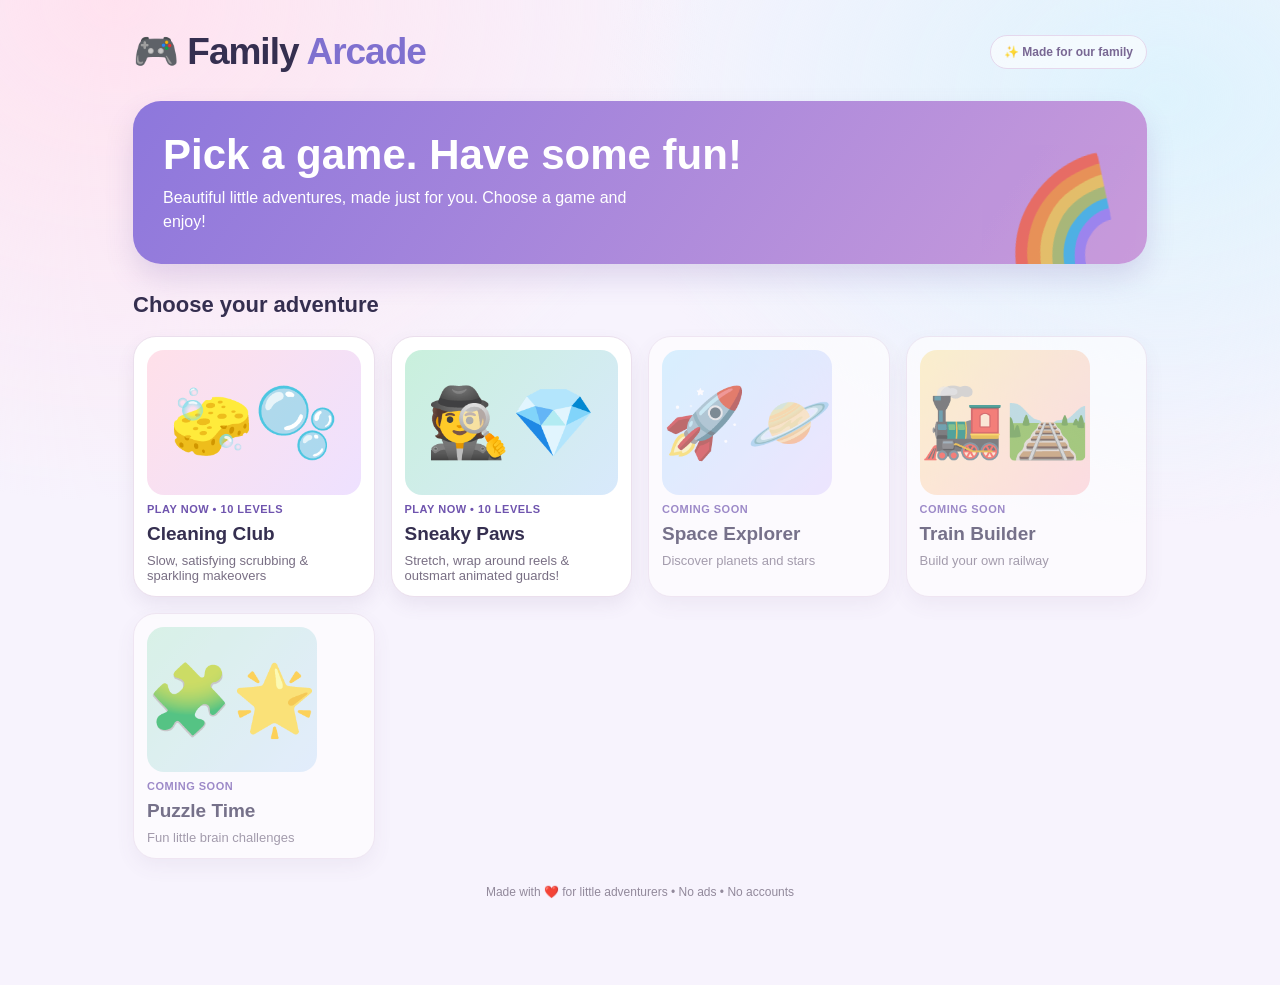
==== commit 49c2263b: "Update Sneaky Paws Arcade tile to 10 missions" ====
--- a/index.html
+++ b/index.html
@@ -3,7 +3,7 @@
 <link rel="stylesheet" href="arcade.css"></head><body><main class="wrap">
 <section id="home"><header><div class="logo">🎮 Family <span>Arcade</span></div><div class="pill">✨ Made for our family</div></header><div class="hero"><h1>Pick a game. Have some fun!</h1><p>Beautiful little adventures, made just for you. Choose a game and enjoy!</p><div class="symbol">🌈</div></div><h2>Choose your adventure</h2><div class="grid">
 <a class="tile" id="launchCleaning" href="games/cleaning-club/"><div class="art pink">🧽🫧</div><span class="tag">Play now • 10 levels</span><strong>Cleaning Club</strong><small>Slow, satisfying scrubbing & sparkling makeovers</small></a>
-<a class="tile" id="launchSneaky" href="games/sneaky-paws/"><div class="art mint">🕵️💎</div><span class="tag">Play now • 5 levels</span><strong>Sneaky Paws</strong><small>Stretch your arm, dodge alarms & steal the treasure!</small></a>
+<a class="tile" id="launchSneaky" href="games/sneaky-paws/"><div class="art mint">🕵️💎</div><span class="tag">Play now • 10 levels</span><strong>Sneaky Paws</strong><small>Stretch, wrap around reels & outsmart animated guards!</small></a>
 <button class="tile" disabled><div class="art blue">🚀🪐</div><span class="tag">Coming soon</span><strong>Space Explorer</strong><small>Discover planets and stars</small></button>
 <button class="tile" disabled><div class="art yellow">🚂🛤️</div><span class="tag">Coming soon</span><strong>Train Builder</strong><small>Build your own railway</small></button>
 <button class="tile" disabled><div class="art mint">🧩🌟</div><span class="tag">Coming soon</span><strong>Puzzle Time</strong><small>Fun little brain challenges</small></button>
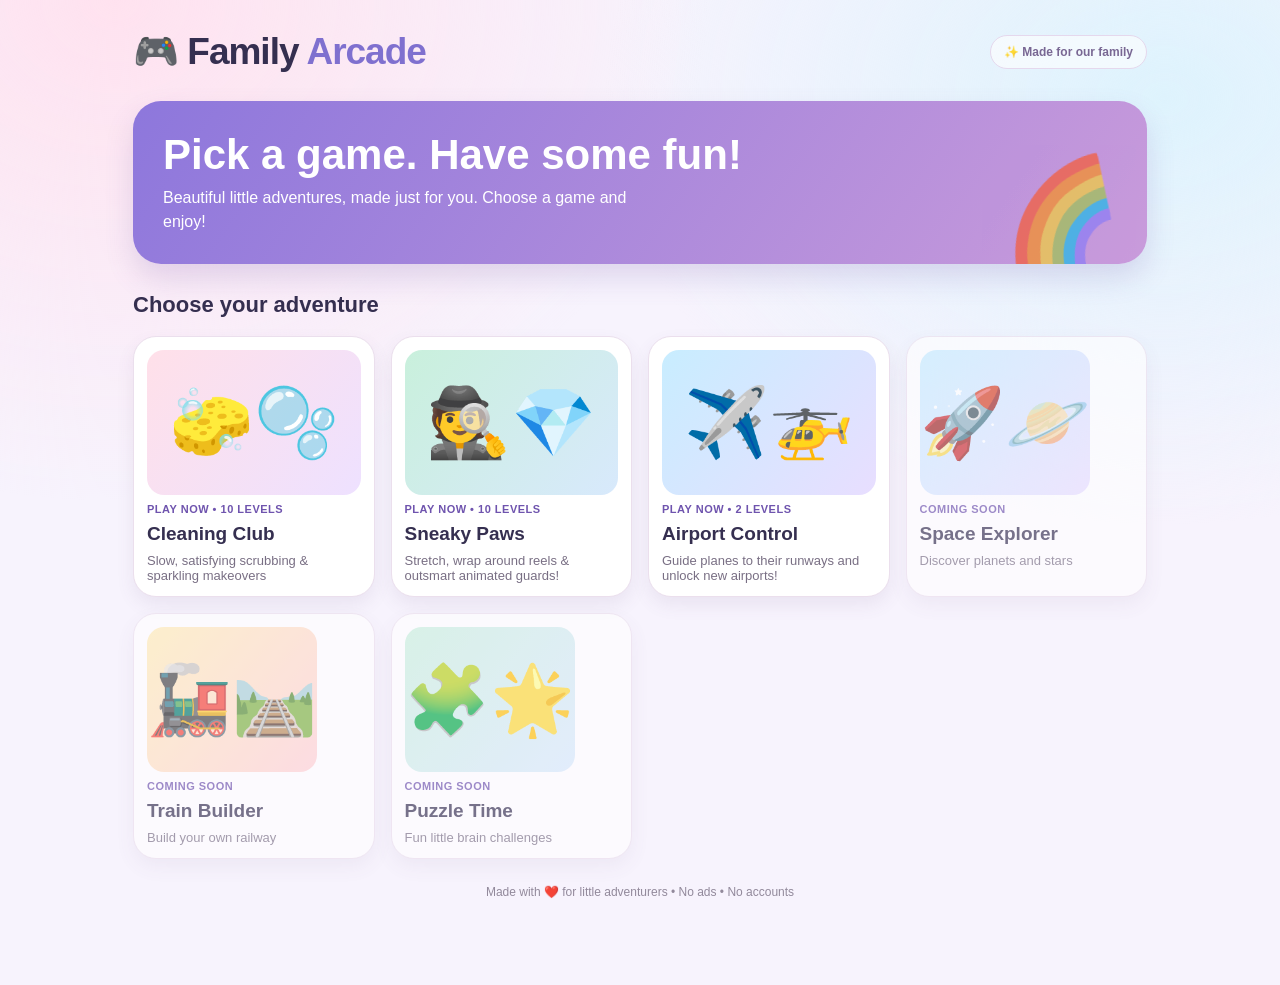
==== commit a3790fc8: "release: add Airport Control Levels 1–2 to Family Arcade homepage" ====
--- a/index.html
+++ b/index.html
@@ -4,6 +4,7 @@
 <section id="home"><header><div class="logo">🎮 Family <span>Arcade</span></div><div class="pill">✨ Made for our family</div></header><div class="hero"><h1>Pick a game. Have some fun!</h1><p>Beautiful little adventures, made just for you. Choose a game and enjoy!</p><div class="symbol">🌈</div></div><h2>Choose your adventure</h2><div class="grid">
 <a class="tile" id="launchCleaning" href="games/cleaning-club/"><div class="art pink">🧽🫧</div><span class="tag">Play now • 10 levels</span><strong>Cleaning Club</strong><small>Slow, satisfying scrubbing & sparkling makeovers</small></a>
 <a class="tile" id="launchSneaky" href="games/sneaky-paws/"><div class="art mint">🕵️💎</div><span class="tag">Play now • 10 levels</span><strong>Sneaky Paws</strong><small>Stretch, wrap around reels & outsmart animated guards!</small></a>
+<a class="tile" id="launchAirport" href="games/airport-control/"><div class="art blue">✈️🚁</div><span class="tag">Play now • 2 levels</span><strong>Airport Control</strong><small>Guide planes to their runways and unlock new airports!</small></a>
 <button class="tile" disabled><div class="art blue">🚀🪐</div><span class="tag">Coming soon</span><strong>Space Explorer</strong><small>Discover planets and stars</small></button>
 <button class="tile" disabled><div class="art yellow">🚂🛤️</div><span class="tag">Coming soon</span><strong>Train Builder</strong><small>Build your own railway</small></button>
 <button class="tile" disabled><div class="art mint">🧩🌟</div><span class="tag">Coming soon</span><strong>Puzzle Time</strong><small>Fun little brain challenges</small></button>
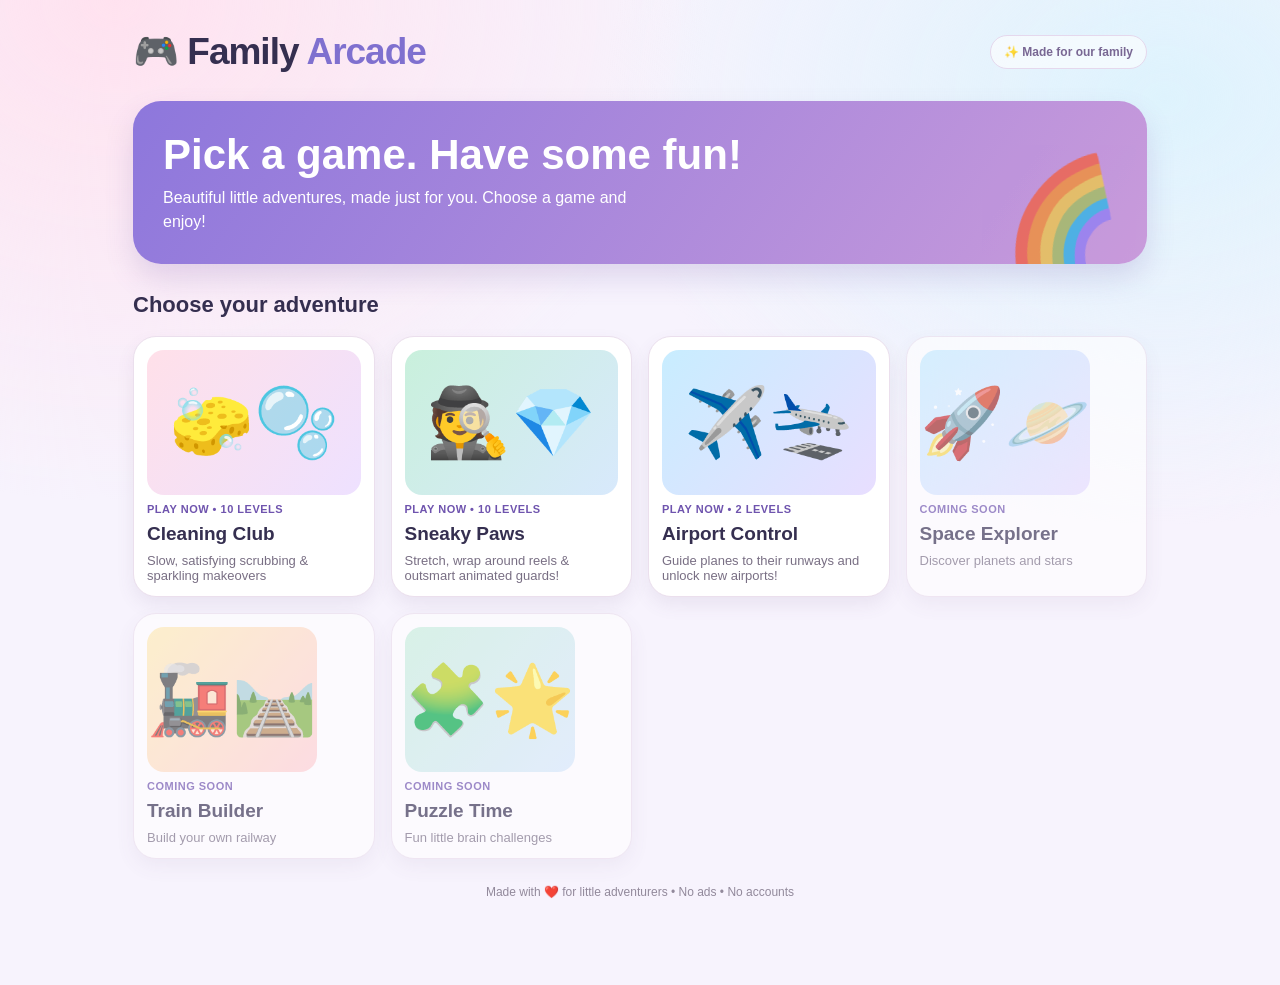
==== commit 72e7d3ac: "release: show fixed-wing art for the first two airports" ====
--- a/index.html
+++ b/index.html
@@ -4,7 +4,7 @@
 <section id="home"><header><div class="logo">🎮 Family <span>Arcade</span></div><div class="pill">✨ Made for our family</div></header><div class="hero"><h1>Pick a game. Have some fun!</h1><p>Beautiful little adventures, made just for you. Choose a game and enjoy!</p><div class="symbol">🌈</div></div><h2>Choose your adventure</h2><div class="grid">
 <a class="tile" id="launchCleaning" href="games/cleaning-club/"><div class="art pink">🧽🫧</div><span class="tag">Play now • 10 levels</span><strong>Cleaning Club</strong><small>Slow, satisfying scrubbing & sparkling makeovers</small></a>
 <a class="tile" id="launchSneaky" href="games/sneaky-paws/"><div class="art mint">🕵️💎</div><span class="tag">Play now • 10 levels</span><strong>Sneaky Paws</strong><small>Stretch, wrap around reels & outsmart animated guards!</small></a>
-<a class="tile" id="launchAirport" href="games/airport-control/"><div class="art blue">✈️🚁</div><span class="tag">Play now • 2 levels</span><strong>Airport Control</strong><small>Guide planes to their runways and unlock new airports!</small></a>
+<a class="tile" id="launchAirport" href="games/airport-control/"><div class="art blue">✈️🛬</div><span class="tag">Play now • 2 levels</span><strong>Airport Control</strong><small>Guide planes to their runways and unlock new airports!</small></a>
 <button class="tile" disabled><div class="art blue">🚀🪐</div><span class="tag">Coming soon</span><strong>Space Explorer</strong><small>Discover planets and stars</small></button>
 <button class="tile" disabled><div class="art yellow">🚂🛤️</div><span class="tag">Coming soon</span><strong>Train Builder</strong><small>Build your own railway</small></button>
 <button class="tile" disabled><div class="art mint">🧩🌟</div><span class="tag">Coming soon</span><strong>Puzzle Time</strong><small>Fun little brain challenges</small></button>
